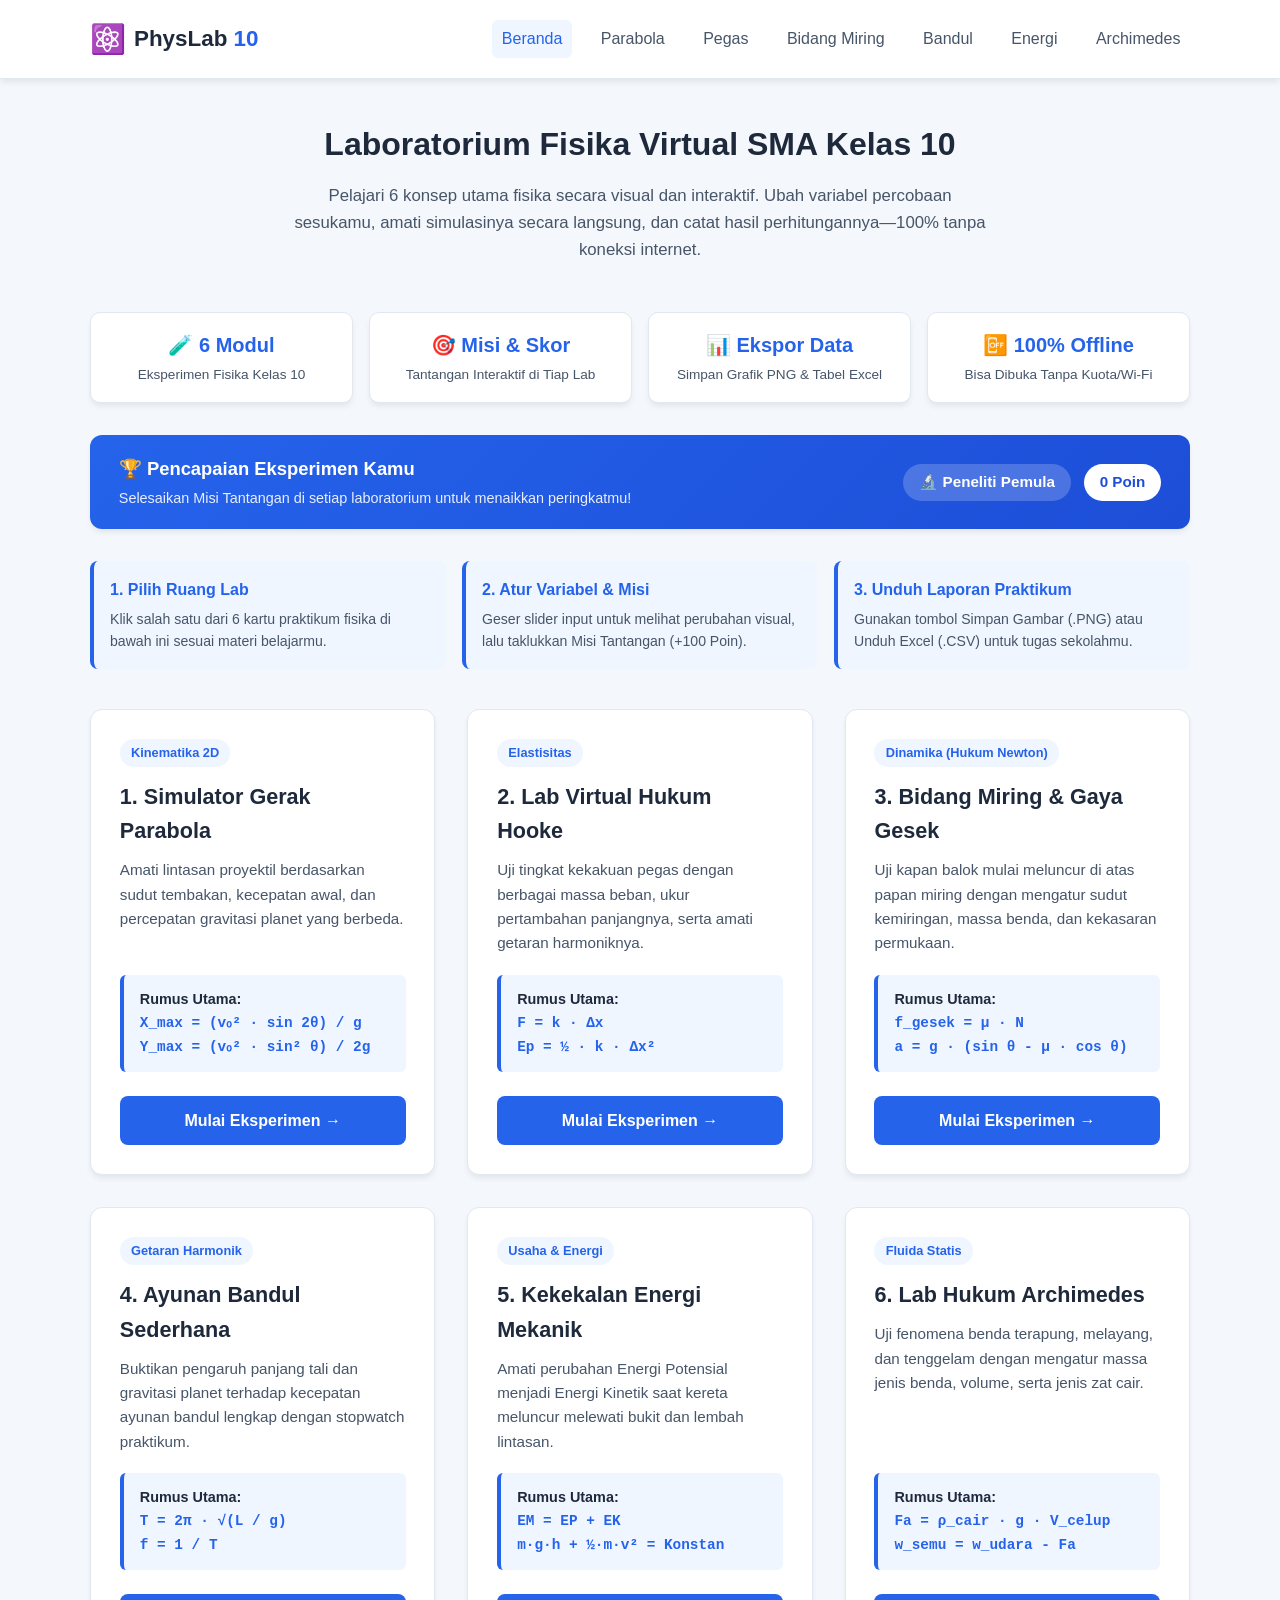
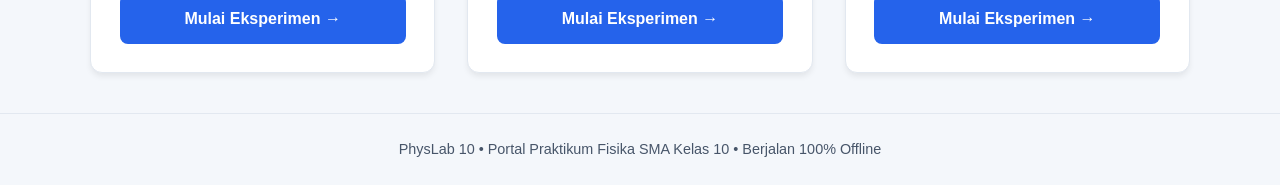
==== index.html @ 5b870d27 "Update index.html" ====
<!DOCTYPE html>
<html lang="id" data-theme="light">
<head>
    <meta charset="UTF-8">
    <meta name="viewport" content="width=device-width, initial-scale=1.0">
    <title>PhysLab 10 - Simulasi Laboratorium Fisika Virtual SMA Kelas 10</title>
    <meta name="description" content="Platform simulasi laboratorium fisika virtual interaktif untuk SMA kelas 10: Gerak Parabola, Hukum Hooke, Bidang Miring, Ayunan Bandul, Kekekalan Energi, dan Hukum Archimedes.">
    <meta name="keywords" content="physlab 10, simulasi fisika, laboratorium fisika virtual, praktikum fisika online, fisika sma kelas 10, gerak parabola, hukum hooke, bidang miring, ayunan bandul, kekekalan energi, hukum archimedes">
    <meta name="author" content="Siswa SMA Kelas 10 - PhysLab 10">

    <link rel="stylesheet" href="style.css">
    <link rel="manifest" href="manifest.json">
    <meta name="theme-color" content="#2563eb">
    <style>
        .stats-bar {
            display: grid;
            grid-template-columns: repeat(auto-fit, minmax(180px, 1fr));
            gap: 1rem;
            margin: 2rem 0;
        }
        .stat-box {
            background-color: var(--bg-card);
            border: 1px solid var(--border-color);
            border-radius: 10px;
            padding: 1rem;
            text-align: center;
            box-shadow: var(--shadow);
        }
        .stat-box strong {
            display: block;
            font-size: 1.25rem;
            color: var(--accent);
        }
        .stat-box span {
            font-size: 0.85rem;
            color: var(--text-secondary);
        }

        .rank-banner {
            background: linear-gradient(135deg, #2563eb, #1d4ed8);
            color: #ffffff;
            border-radius: 12px;
            padding: 1.2rem 1.8rem;
            margin-bottom: 2rem;
            display: flex;
            justify-content: space-between;
            align-items: center;
            flex-wrap: wrap;
            gap: 1rem;
            box-shadow: var(--shadow);
        }
        .rank-badge {
            background-color: rgba(255, 255, 255, 0.2);
            padding: 0.4rem 1rem;
            border-radius: 20px;
            font-weight: 700;
            font-size: 0.95rem;
        }

        .steps-grid {
            display: grid;
            grid-template-columns: repeat(auto-fit, minmax(220px, 1fr));
            gap: 1rem;
            margin-bottom: 2.5rem;
        }
        .step-item {
            background-color: var(--formula-bg);
            border-left: 4px solid var(--accent);
            padding: 1rem;
            border-radius: 8px;
        }
        .step-item strong {
            display: block;
            color: var(--accent);
            margin-bottom: 0.3rem;
        }
        .step-item p {
            font-size: 0.88rem;
            color: var(--text-secondary);
            margin: 0;
        }
    </style>
</head>
<body>

    <header class="navbar">
        <div class="container nav-content">
            <div class="logo">
                <span class="logo-icon">⚛️</span>
                <h1>PhysLab <span>10</span></h1>
            </div>
            <nav>
                <a href="index.html" class="active">Beranda</a>
                <a href="parabola.html">Parabola</a>
                <a href="pegas.html">Pegas</a>
                <a href="bidang-miring.html">Bidang Miring</a>
                <a href="bandul.html">Bandul</a>
                <a href="energi.html">Energi</a>
                <a href="archimedes.html">Archimedes</a>
            </nav>
        </div>
    </header>

    <main class="container">
        <section class="hero">
            <h2>Laboratorium Fisika Virtual SMA Kelas 10</h2>
            <p>Pelajari 6 konsep utama fisika secara visual dan interaktif. Ubah variabel percobaan sesukamu, amati simulasinya secara langsung, dan catat hasil perhitungannya—100% tanpa koneksi internet.</p>
        </section>

        <section class="stats-bar">
            <div class="stat-box">
                <strong>🧪 6 Modul</strong>
                <span>Eksperimen Fisika Kelas 10</span>
            </div>
            <div class="stat-box">
                <strong>🎯 Misi & Skor</strong>
                <span>Tantangan Interaktif di Tiap Lab</span>
            </div>
            <div class="stat-box">
                <strong>📊 Ekspor Data</strong>
                <span>Simpan Grafik PNG & Tabel Excel</span>
            </div>
            <div class="stat-box">
                <strong>📴 100% Offline</strong>
                <span>Bisa Dibuka Tanpa Kuota/Wi-Fi</span>
            </div>
        </section>

        <section class="rank-banner">
            <div>
                <h3 style="margin: 0; font-size: 1.15rem;">🏆 Pencapaian Eksperimen Kamu</h3>
                <p style="margin: 0.2rem 0 0 0; font-size: 0.9rem; opacity: 0.9;">Selesaikan Misi Tantangan di setiap laboratorium untuk menaikkan peringkatmu!</p>
            </div>
            <div style="display: flex; align-items: center; gap: 0.8rem; flex-wrap: wrap;">
                <span id="rank-title" class="rank-badge">🔬 Peneliti Pemula</span>
                <span id="home-score" class="rank-badge" style="background-color: #ffffff; color: #1d4ed8;">0 Poin</span>
            </div>
        </section>

        <section class="steps-grid">
            <div class="step-item">
                <strong>1. Pilih Ruang Lab</strong>
                <p>Klik salah satu dari 6 kartu praktikum fisika di bawah ini sesuai materi belajarmu.</p>
            </div>
            <div class="step-item">
                <strong>2. Atur Variabel & Misi</strong>
                <p>Geser slider input untuk melihat perubahan visual, lalu taklukkan Misi Tantangan (+100 Poin).</p>
            </div>
            <div class="step-item">
                <strong>3. Unduh Laporan Praktikum</strong>
                <p>Gunakan tombol Simpan Gambar (.PNG) atau Unduh Excel (.CSV) untuk tugas sekolahmu.</p>
            </div>
        </section>

        <section class="modules-grid">
            
            <!-- Kartu 1: Gerak Parabola -->
            <article class="card">
                <div>
                    <div class="card-badge">Kinematika 2D</div>
                    <h3>1. Simulator Gerak Parabola</h3>
                    <p>Amati lintasan proyektil berdasarkan sudut tembakan, kecepatan awal, dan percepatan gravitasi planet yang berbeda.</p>
                </div>
                <div>
                    <div class="formula-box">
                        <strong>Rumus Utama:</strong><br>
                        <code>X_max = (v₀² · sin 2θ) / g</code><br>
                        <code>Y_max = (v₀² · sin² θ) / 2g</code>
                    </div>
                    <a href="parabola.html" class="btn-primary">Mulai Eksperimen →</a>
                </div>
            </article>

            <!-- Kartu 2: Hukum Hooke -->
            <article class="card">
                <div>
                    <div class="card-badge">Elastisitas</div>
                    <h3>2. Lab Virtual Hukum Hooke</h3>
                    <p>Uji tingkat kekakuan pegas dengan berbagai massa beban, ukur pertambahan panjangnya, serta amati getaran harmoniknya.</p>
                </div>
                <div>
                    <div class="formula-box">
                        <strong>Rumus Utama:</strong><br>
                        <code>F = k · Δx</code><br>
                        <code>Ep = ½ · k · Δx²</code>
                    </div>
                    <a href="pegas.html" class="btn-primary">Mulai Eksperimen →</a>
                </div>
            </article>

            <!-- Kartu 3: Bidang Miring -->
            <article class="card">
                <div>
                    <div class="card-badge">Dinamika (Hukum Newton)</div>
                    <h3>3. Bidang Miring & Gaya Gesek</h3>
                    <p>Uji kapan balok mulai meluncur di atas papan miring dengan mengatur sudut kemiringan, massa benda, dan kekasaran permukaan.</p>
                </div>
                <div>
                    <div class="formula-box">
                        <strong>Rumus Utama:</strong><br>
                        <code>f_gesek = μ · N</code><br>
                        <code>a = g · (sin θ - μ · cos θ)</code>
                    </div>
                    <a href="bidang-miring.html" class="btn-primary">Mulai Eksperimen →</a>
                </div>
            </article>

            <!-- Kartu 4: Ayunan Bandul -->
            <article class="card">
                <div>
                    <div class="card-badge">Getaran Harmonik</div>
                    <h3>4. Ayunan Bandul Sederhana</h3>
                    <p>Buktikan pengaruh panjang tali dan gravitasi planet terhadap kecepatan ayunan bandul lengkap dengan stopwatch praktikum.</p>
                </div>
                <div>
                    <div class="formula-box">
                        <strong>Rumus Utama:</strong><br>
                        <code>T = 2π · √(L / g)</code><br>
                        <code>f = 1 / T</code>
                    </div>
                    <a href="bandul.html" class="btn-primary">Mulai Eksperimen →</a>
                </div>
            </article>

            <!-- Kartu 5: Kekekalan Energi -->
                        <!-- Kartu 5: Kekekalan Energi -->
            <article class="card">
                <div>
                    <div class="card-badge">Usaha & Energi</div>
                    <h3>5. Kekekalan Energi Mekanik</h3>
                    <p>Amati perubahan Energi Potensial menjadi Energi Kinetik saat kereta meluncur melewati bukit dan lembah lintasan.</p>
                </div>
                <div>
                    <div class="formula-box">
                        <strong>Rumus Utama:</strong><br>
                        <code>EM = EP + EK</code><br>
                        <code>m·g·h + ½·m·v² = Konstan</code>
                    </div>
                    <a href="energi.html" class="btn-primary">Mulai Eksperimen →</a>
                </div>
            </article>

            <!-- Kartu 6: Hukum Archimedes -->
            <article class="card">
                <div>
                    <div class="card-badge">Fluida Statis</div>
                    <h3>6. Lab Hukum Archimedes</h3>
                    <p>Uji fenomena benda terapung, melayang, dan tenggelam dengan mengatur massa jenis benda, volume, serta jenis zat cair.</p>
                </div>
                <div>
                    <div class="formula-box">
                        <strong>Rumus Utama:</strong><br>
                        <code>Fa = ρ_cair · g · V_celup</code><br>
                        <code>w_semu = w_udara - Fa</code>
                    </div>
                    <a href="archimedes.html" class="btn-primary">Mulai Eksperimen →</a>
                </div>
            </article>

        </section>
    </main>

    <footer>
        <div class="container">
            <p>PhysLab 10 • Portal Praktikum Fisika SMA Kelas 10 • Berjalan 100% Offline</p>
        </div>
    </footer>

    <script src="lab-tools.js"></script>
    <script>
        document.addEventListener('DOMContentLoaded', function() {
            const score = parseInt(localStorage.getItem('physlab-score') || '0');
            const homeScore = document.getElementById('home-score');
            const rankTitle = document.getElementById('rank-title');
            if (homeScore) homeScore.textContent = score + ' Poin';
            if (rankTitle) {
                if (score >= 500) rankTitle.textContent = '👑 Master Fisika';
                else if (score >= 200) rankTitle.textContent = '🎓 Asisten Laboratorium';
                else rankTitle.textContent = '🔬 Peneliti Pemula';
            }
        });

        if ('serviceWorker' in navigator) {
            navigator.serviceWorker.register('./sw.js')
                .catch(function(err) { console.log(err); });
        }
    </script>

</body>
</html>
---- style.css ----
/* =========================================
   1. VARIABEL WARNA (TEMA TERANG & GELAP)
   ========================================= */
:root {
    --bg-main: #f4f7fb;
    --bg-card: #ffffff;
    --bg-nav: #ffffff;
    --text-primary: #1e293b;
    --text-secondary: #475569;
    --accent: #2563eb;
    --accent-hover: #1d4ed8;
    --border-color: #e2e8f0;
    --formula-bg: #eff6ff;
    --shadow: 0 4px 6px -1px rgba(0, 0, 0, 0.08);
}

/* Otomatis aktif saat tombol Mode Gelap diklik */
[data-theme="dark"] {
    --bg-main: #0f172a;
    --bg-card: #1e293b;
    --bg-nav: #1e293b;
    --text-primary: #f8fafc;
    --text-secondary: #cbd5e1;
    --accent: #3b82f6;
    --accent-hover: #60a5fa;
    --border-color: #334155;
    --formula-bg: #172554;
    --shadow: 0 4px 6px -1px rgba(0, 0, 0, 0.4);
}

/* =========================================
   2. RESET & PENGATURAN DASAR
   ========================================= */
* {
    margin: 0;
    padding: 0;
    box-sizing: border-box;
    font-family: 'Segoe UI', Tahoma, Geneva, Verdana, sans-serif;
}

body {
    background-color: var(--bg-main);
    color: var(--text-primary);
    line-height: 1.6;
    transition: background-color 0.3s, color 0.3s;
    display: flex;
    flex-direction: column;
    min-height: 100vh;
}

.container {
    width: 90%;
    max-width: 1100px;
    margin: 0 auto;
}

/* =========================================
   3. NAVBAR (MENU ATAS)
   ========================================= */
.navbar {
    background-color: var(--bg-nav);
    border-bottom: 1px solid var(--border-color);
    padding: 1rem 0;
    position: sticky;
    top: 0;
    z-index: 100;
    box-shadow: var(--shadow);
}

.nav-content {
    display: flex;
    justify-content: space-between;
    align-items: center;
    flex-wrap: wrap;
    gap: 1rem;
}

.logo {
    display: flex;
    align-items: center;
    gap: 0.5rem;
}

.logo-icon {
    font-size: 1.8rem;
}

.logo h1 {
    font-size: 1.4rem;
    font-weight: 700;
}

.logo span {
    color: var(--accent);
}

nav {
    display: flex;
    align-items: center;
    gap: 1.2rem;
    flex-wrap: wrap;
}

nav a {
    text-decoration: none;
    color: var(--text-secondary);
    font-weight: 500;
    padding: 0.4rem 0.6rem;
    border-radius: 6px;
    transition: 0.2s;
}

nav a:hover, nav a.active {
    color: var(--accent);
    background-color: var(--formula-bg);
}

.btn-theme {
    background-color: var(--bg-main);
    color: var(--text-primary);
    border: 1px solid var(--border-color);
    padding: 0.4rem 0.8rem;
    border-radius: 6px;
    cursor: pointer;
    font-weight: 600;
    transition: 0.2s;
}

.btn-theme:hover {
    border-color: var(--accent);
}

/* =========================================
   4. HALAMAN UTAMA (HERO & KARTU MODUL)
   ========================================= */
main {
    flex: 1;
    padding: 2.5rem 0;
}

.hero {
    text-align: center;
    max-width: 700px;
    margin: 0 auto 3rem auto;
}

.hero h2 {
    font-size: 2rem;
    margin-bottom: 0.8rem;
}

.hero p {
    color: var(--text-secondary);
    font-size: 1.05rem;
}

.modules-grid {
    display: grid;
    grid-template-columns: repeat(auto-fit, minmax(300px, 1fr));
    gap: 2rem;
}

.card {
    background-color: var(--bg-card);
    border: 1px solid var(--border-color);
    border-radius: 12px;
    padding: 1.8rem;
    box-shadow: var(--shadow);
    display: flex;
    flex-direction: column;
    justify-content: space-between;
    transition: transform 0.2s;
}

.card:hover {
    transform: translateY(-4px);
}

.card-badge {
    display: inline-block;
    background-color: var(--formula-bg);
    color: var(--accent);
    font-size: 0.8rem;
    font-weight: 700;
    padding: 0.25rem 0.7rem;
    border-radius: 20px;
    margin-bottom: 0.8rem;
    width: fit-content;
}

.card h3 {
    font-size: 1.35rem;
    margin-bottom: 0.6rem;
}

.card p {
    color: var(--text-secondary);
    font-size: 0.95rem;
    margin-bottom: 1.2rem;
}

.formula-box {
    background-color: var(--formula-bg);
    border-left: 4px solid var(--accent);
    padding: 0.8rem 1rem;
    border-radius: 6px;
    font-size: 0.9rem;
    margin-bottom: 1.5rem;
}

.formula-box code {
    font-family: 'Courier New', Courier, monospace;
    font-weight: bold;
    color: var(--accent);
}

.btn-primary {
    display: block;
    text-align: center;
    background-color: var(--accent);
    color: #ffffff;
    text-decoration: none;
    padding: 0.75rem 1.2rem;
    border-radius: 8px;
    font-weight: 600;
    border: none;
    cursor: pointer;
    transition: background-color 0.2s;
}

.btn-primary:hover {
    background-color: var(--accent-hover);
}

/* =========================================
   5. TAMPILAN RUANG SIMULASI (UNTUK FASE 2 & 3)
   ========================================= */
.sim-layout {
    display: grid;
    grid-template-columns: 320px 1fr;
    gap: 1.5rem;
    align-items: start;
}

@media (max-width: 820px) {
    .sim-layout {
        grid-template-columns: 1fr;
    }
}

.control-panel, .visual-panel {
    background-color: var(--bg-card);
    border: 1px solid var(--border-color);
    border-radius: 12px;
    padding: 1.5rem;
    box-shadow: var(--shadow);
}

.control-group {
    margin-bottom: 1.2rem;
}

.control-group label {
    display: flex;
    justify-content: space-between;
    font-weight: 600;
    font-size: 0.9rem;
    margin-bottom: 0.4rem;
}

.control-group input[type="range"] {
    width: 100%;
    cursor: pointer;
}

.control-group select {
    width: 100%;
    padding: 0.5rem;
    border-radius: 6px;
    border: 1px solid var(--border-color);
    background-color: var(--bg-main);
    color: var(--text-primary);
}

.btn-group {
    display: flex;
    gap: 0.6rem;
    margin-top: 1rem;
}

.btn-secondary {
    background-color: var(--bg-main);
    color: var(--text-primary);
    border: 1px solid var(--border-color);
    padding: 0.75rem 1rem;
    border-radius: 8px;
    font-weight: 600;
    cursor: pointer;
    flex: 1;
}

.btn-secondary:hover {
    border-color: var(--accent);
}

canvas {
    width: 100%;
    background-color: #ffffff;
    border: 1px solid var(--border-color);
    border-radius: 8px;
    display: block;
}

.output-grid {
    display: grid;
    grid-template-columns: repeat(auto-fit, minmax(130px, 1fr));
    gap: 0.8rem;
    margin-top: 1rem;
}

.output-item {
    background-color: var(--bg-main);
    padding: 0.8rem;
    border-radius: 8px;
    border: 1px solid var(--border-color);
    text-align: center;
}

.output-item span {
    display: block;
    font-size: 0.8rem;
    color: var(--text-secondary);
}

.output-item strong {
    font-size: 1.15rem;
    color: var(--accent);
}

/* =========================================
   6. FOOTER
   ========================================= */

footer {
    text-align: center;
    padding: 1.5rem 0;
    border-top: 1px solid var(--border-color);
    color: var(--text-secondary);
    font-size: 0.9rem;
    margin-top: auto;
} 
/* =========================================
   7. FITUR BARU: MISI TANTANGAN, LKS & EKSPOR
   ========================================= */

/* Kotak Mode Tantangan (Gamifikasi) */
.challenge-box {
    background-color: var(--formula-bg);
    border: 2px dashed var(--accent);
    border-radius: 10px;
    padding: 1rem 1.2rem;
    margin-bottom: 1.2rem;
}

.challenge-header {
    display: flex;
    justify-content: space-between;
    align-items: center;
    margin-bottom: 0.5rem;
    flex-wrap: wrap;
    gap: 0.5rem;
}

.challenge-header h4 {
    color: var(--accent);
    font-size: 1rem;
    margin: 0;
}

.score-badge {
    background-color: var(--accent);
    color: #ffffff;
    font-size: 0.8rem;
    font-weight: 700;
    padding: 0.25rem 0.7rem;
    border-radius: 20px;
}

.challenge-text {
    font-size: 0.92rem;
    color: var(--text-primary);
    margin-bottom: 0.7rem;
}

.challenge-feedback {
    font-size: 0.88rem;
    font-weight: 700;
    padding: 0.45rem 0.7rem;
    border-radius: 6px;
    margin-top: 0.5rem;
    display: none;
}

.feedback-success {
    display: block;
    background-color: #dcfce7;
    color: #15803d;
    border: 1px solid #86efac;
}

.feedback-fail {
    display: block;
    background-color: #fee2e2;
    color: #b91c1c;
    border: 1px solid #fca5a5;
}

/* Tombol Ekspor Gambar (.PNG) & Tabel (.CSV) */
.export-bar {
    display: flex;
    justify-content: flex-end;
    gap: 0.6rem;
    margin-top: 0.8rem;
    flex-wrap: wrap;
}

.btn-export {
    background-color: var(--bg-main);
    color: var(--text-primary);
    border: 1px solid var(--border-color);
    padding: 0.45rem 0.85rem;
    border-radius: 6px;
    font-size: 0.85rem;
    font-weight: 600;
    cursor: pointer;
    display: inline-flex;
    align-items: center;
    gap: 0.4rem;
    transition: 0.2s;
}

.btn-export:hover {
    border-color: var(--accent);
    color: var(--accent);
}

/* Panel Panduan Praktikum (Lembar Kerja Siswa / LKS) */
.lks-panel {
    background-color: var(--bg-card);
    border: 1px solid var(--border-color);
    border-radius: 12px;
    padding: 1.5rem;
    margin-top: 1.5rem;
    box-shadow: var(--shadow);
}

.lks-panel h3 {
    font-size: 1.15rem;
    margin-bottom: 0.4rem;
    color: var(--accent);
}

.lks-panel p {
    font-size: 0.9rem;
    color: var(--text-secondary);
    margin-bottom: 1rem;
}

.lks-list {
    list-style: none;
    display: flex;
    flex-direction: column;
    gap: 0.65rem;
}

.lks-list li {
    display: flex;
    align-items: flex-start;
    gap: 0.65rem;
    font-size: 0.92rem;
    background-color: var(--bg-main);
    padding: 0.65rem 0.85rem;
    border-radius: 8px;
    border: 1px solid var(--border-color);
}

.lks-list input[type="checkbox"] {
    width: 18px;
    height: 18px;
    margin-top: 2px;
    cursor: pointer;
    accent-color: var(--accent);
}

.lks-list input[type="checkbox"]:checked + span {
    text-decoration: line-through;
    color: var(--text-secondary);
}
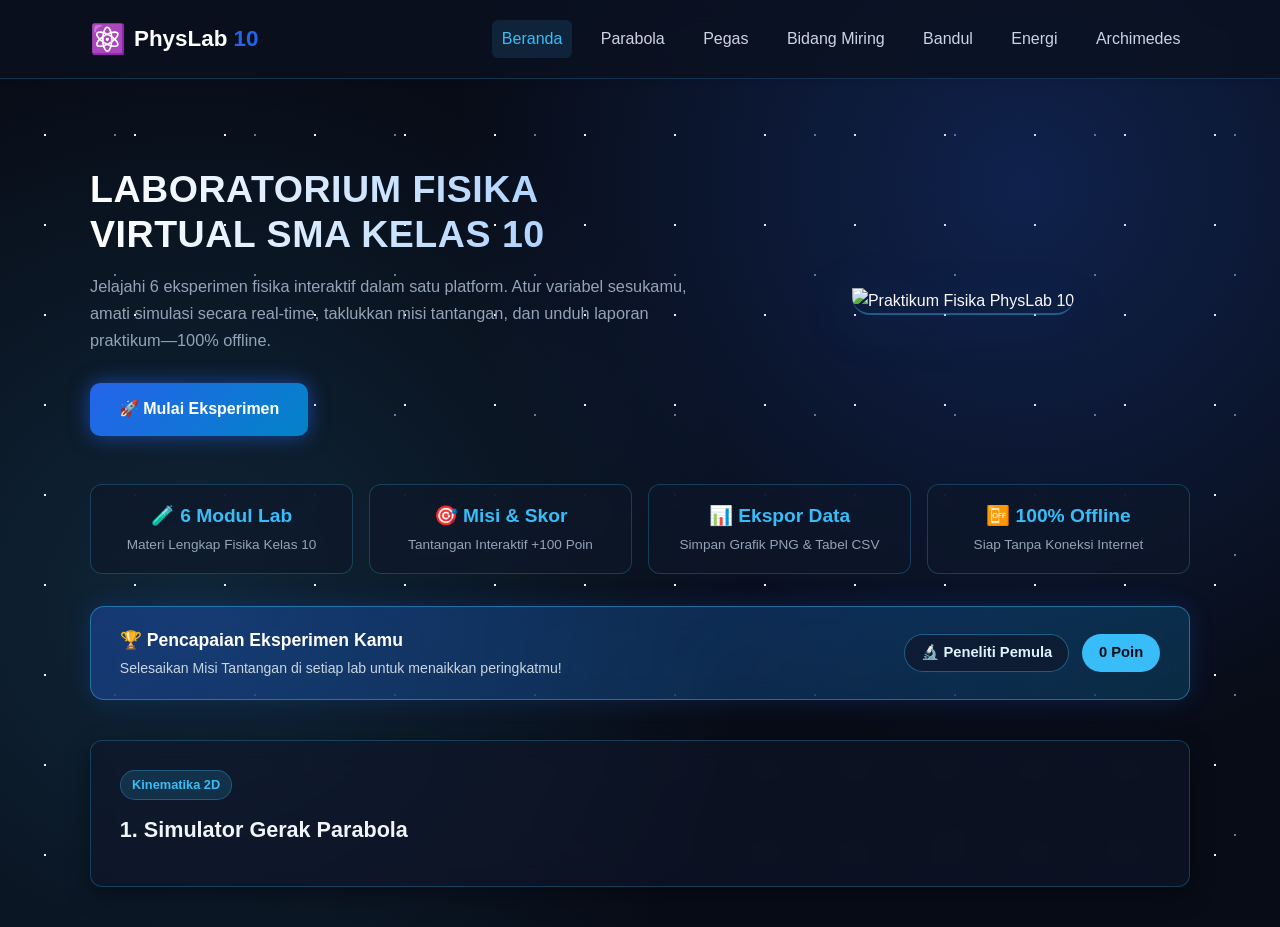
==== commit 79022f06: "Update index.html" ====
--- a/index.html
+++ b/index.html
@@ -1,87 +1,186 @@
 <!DOCTYPE html>
-<html lang="id" data-theme="light">
+<html lang="id">
 <head>
     <meta charset="UTF-8">
     <meta name="viewport" content="width=device-width, initial-scale=1.0">
-    <title>PhysLab 10 - Simulasi Laboratorium Fisika Virtual SMA Kelas 10</title>
+    <title>PhysLab 10 - Laboratorium Fisika Virtual SMA Kelas 10</title>
     <meta name="description" content="Platform simulasi laboratorium fisika virtual interaktif untuk SMA kelas 10: Gerak Parabola, Hukum Hooke, Bidang Miring, Ayunan Bandul, Kekekalan Energi, dan Hukum Archimedes.">
-    <meta name="keywords" content="physlab 10, simulasi fisika, laboratorium fisika virtual, praktikum fisika online, fisika sma kelas 10, gerak parabola, hukum hooke, bidang miring, ayunan bandul, kekekalan energi, hukum archimedes">
-    <meta name="author" content="Siswa SMA Kelas 10 - PhysLab 10">
-
     <link rel="stylesheet" href="style.css">
     <link rel="manifest" href="manifest.json">
-    <meta name="theme-color" content="#2563eb">
+    <meta name="theme-color" content="#0b0f19">
     <style>
+        /* TEMA KHUSUS BERANDA: DARK GLASSMORPHISM & STARFIELD */
+        body.futuristic-home {
+            background-color: #080c17;
+            background-image: 
+                radial-gradient(circle at 80% 20%, rgba(37, 99, 235, 0.25) 0%, transparent 45%),
+                radial-gradient(circle at 15% 65%, rgba(56, 189, 248, 0.15) 0%, transparent 45%),
+                radial-gradient(#ffffff 1px, transparent 1px),
+                radial-gradient(rgba(147, 197, 253, 0.6) 1px, transparent 1px);
+            background-size: 100% 100%, 100% 100%, 90px 90px, 140px 140px;
+            background-position: 0 0, 0 0, 0 0, 45px 65px;
+            color: #f8fafc;
+        }
+
+        /* Navbar Kaca Gelap */
+        .futuristic-home .navbar {
+            background-color: rgba(11, 17, 32, 0.8);
+            backdrop-filter: blur(12px);
+            border-bottom: 1px solid rgba(56, 189, 248, 0.2);
+        }
+        .futuristic-home .logo h1 { color: #ffffff; }
+        .futuristic-home nav a { color: #cbd5e1; }
+        .futuristic-home nav a:hover,
+        .futuristic-home nav a.active {
+            color: #38bdf8;
+            background-color: rgba(56, 189, 248, 0.12);
+        }
+
+        /* Hero Split 2 Kolom (Teks Kiri, Gambar Kanan) */
+        .hero-split {
+            display: grid;
+            grid-template-columns: 1.15fr 0.85fr;
+            align-items: center;
+            gap: 2rem;
+            padding: 3rem 0 1.5rem 0;
+        }
+        .hero-text h2 {
+            font-size: 2.35rem;
+            line-height: 1.2;
+            font-weight: 800;
+            text-transform: uppercase;
+            letter-spacing: 0.5px;
+            background: linear-gradient(to right, #ffffff, #93c5fd);
+            -webkit-background-clip: text;
+            -webkit-text-fill-color: transparent;
+            margin-bottom: 1rem;
+        }
+        .hero-text p {
+            color: #94a3b8;
+            font-size: 1.02rem;
+            line-height: 1.65;
+            margin-bottom: 1.8rem;
+        }
+        .btn-glow {
+            display: inline-block;
+            background: linear-gradient(135deg, #2563eb, #0284c7);
+            color: #ffffff;
+            padding: 0.85rem 1.8rem;
+            border-radius: 10px;
+            font-weight: 700;
+            text-decoration: none;
+            box-shadow: 0 0 20px rgba(37, 99, 235, 0.6);
+            transition: transform 0.2s, box-shadow 0.2s;
+        }
+        .btn-glow:hover {
+            transform: translateY(-2px);
+            box-shadow: 0 0 28px rgba(56, 189, 248, 0.85);
+        }
+        .hero-image-box {
+            text-align: center;
+            position: relative;
+        }
+        .hero-image-box img {
+            width: 100%;
+            max-width: 440px;
+            border-radius: 0 0 18px 18px;
+            filter: drop-shadow(0 12px 25px rgba(37, 99, 235, 0.35));
+            border-bottom: 2px solid rgba(56, 189, 248, 0.4);
+        }
+
+        /* Stats Bar Kaca Transparan */
         .stats-bar {
             display: grid;
             grid-template-columns: repeat(auto-fit, minmax(180px, 1fr));
             gap: 1rem;
-            margin: 2rem 0;
-        }
-        .stat-box {
-            background-color: var(--bg-card);
-            border: 1px solid var(--border-color);
-            border-radius: 10px;
+            margin: 1.5rem 0 2rem 0;
+        }
+        .futuristic-home .stat-box {
+            background: rgba(15, 23, 42, 0.65);
+            backdrop-filter: blur(10px);
+            border: 1px solid rgba(56, 189, 248, 0.25);
+            border-radius: 12px;
             padding: 1rem;
             text-align: center;
-            box-shadow: var(--shadow);
-        }
-        .stat-box strong {
+        }
+        .futuristic-home .stat-box strong {
             display: block;
-            font-size: 1.25rem;
-            color: var(--accent);
-        }
-        .stat-box span {
+            font-size: 1.2rem;
+            color: #38bdf8;
+        }
+        .futuristic-home .stat-box span {
             font-size: 0.85rem;
-            color: var(--text-secondary);
-        }
-
+            color: #94a3b8;
+        }
+
+        /* Banner Peringkat Skor */
         .rank-banner {
-            background: linear-gradient(135deg, #2563eb, #1d4ed8);
+            background: linear-gradient(135deg, rgba(37, 99, 235, 0.35), rgba(14, 165, 233, 0.2));
+            backdrop-filter: blur(12px);
+            border: 1px solid rgba(56, 189, 248, 0.45);
             color: #ffffff;
-            border-radius: 12px;
+            border-radius: 14px;
             padding: 1.2rem 1.8rem;
-            margin-bottom: 2rem;
+            margin-bottom: 2.5rem;
             display: flex;
             justify-content: space-between;
             align-items: center;
             flex-wrap: wrap;
             gap: 1rem;
-            box-shadow: var(--shadow);
+            box-shadow: 0 0 25px rgba(37, 99, 235, 0.2);
         }
         .rank-badge {
-            background-color: rgba(255, 255, 255, 0.2);
+            background-color: rgba(15, 23, 42, 0.7);
+            border: 1px solid rgba(56, 189, 248, 0.4);
             padding: 0.4rem 1rem;
             border-radius: 20px;
             font-weight: 700;
-            font-size: 0.95rem;
-        }
-
-        .steps-grid {
-            display: grid;
-            grid-template-columns: repeat(auto-fit, minmax(220px, 1fr));
-            gap: 1rem;
-            margin-bottom: 2.5rem;
-        }
-        .step-item {
-            background-color: var(--formula-bg);
-            border-left: 4px solid var(--accent);
-            padding: 1rem;
-            border-radius: 8px;
-        }
-        .step-item strong {
-            display: block;
-            color: var(--accent);
-            margin-bottom: 0.3rem;
-        }
-        .step-item p {
-            font-size: 0.88rem;
-            color: var(--text-secondary);
-            margin: 0;
+            font-size: 0.92rem;
+            color: #e0f2fe;
+        }
+
+        /* Kartu Modul Glassmorphism Neon */
+        .futuristic-home .card {
+            background: rgba(15, 23, 42, 0.6);
+            backdrop-filter: blur(12px);
+            border: 1px solid rgba(56, 189, 248, 0.25);
+            box-shadow: 0 8px 24px rgba(0, 0, 0, 0.4);
+            transition: transform 0.25s, border-color 0.25s, box-shadow 0.25s;
+        }
+        .futuristic-home .card:hover {
+            transform: translateY(-5px);
+            border-color: #38bdf8;
+            box-shadow: 0 0 24px rgba(56, 189, 248, 0.35);
+        }
+        .futuristic-home .card h3 { color: #f1f5f9; }
+        .futuristic-home .card p { color: #94a3b8; }
+        .futuristic-home .card-badge {
+            background-color: rgba(56, 189, 248, 0.15);
+            color: #38bdf8;
+            border: 1px solid rgba(56, 189, 248, 0.3);
+        }
+        .futuristic-home .formula-box {
+            background-color: rgba(8, 12, 23, 0.75);
+            border-left: 3px solid #38bdf8;
+            color: #cbd5e1;
+        }
+        .futuristic-home .formula-box code { color: #7dd3fc; }
+        .futuristic-home .btn-primary {
+            background: linear-gradient(135deg, #2563eb, #0284c7);
+            box-shadow: 0 4px 12px rgba(37, 99, 235, 0.4);
+        }
+        .futuristic-home footer {
+            border-top: 1px solid rgba(56, 189, 248, 0.2);
+            color: #64748b;
+        }
+
+        @media (max-width: 768px) {
+            .hero-split { grid-template-columns: 1fr; text-align: center; }
+            .hero-text h2 { font-size: 1.85rem; }
         }
     </style>
 </head>
-<body>
+<body class="futuristic-home">
 
     <header class="navbar">
         <div class="container nav-content">
@@ -102,189 +201,54 @@
     </header>
 
     <main class="container">
-        <section class="hero">
-            <h2>Laboratorium Fisika Virtual SMA Kelas 10</h2>
-            <p>Pelajari 6 konsep utama fisika secara visual dan interaktif. Ubah variabel percobaan sesukamu, amati simulasinya secara langsung, dan catat hasil perhitungannya—100% tanpa koneksi internet.</p>
+        <!-- Hero Split 2 Kolom -->
+        <section class="hero-split">
+            <div class="hero-text">
+                <h2>Laboratorium Fisika Virtual SMA Kelas 10</h2>
+                <p>Jelajahi 6 eksperimen fisika interaktif dalam satu platform. Atur variabel sesukamu, amati simulasi secara real-time, taklukkan misi tantangan, dan unduh laporan praktikum—100% offline.</p>
+                <a href="#daftar-modul" class="btn-glow">🚀 Mulai Eksperimen</a>
+            </div>
+            <div class="hero-image-box">
+                <img src="hero-lab.png" alt="Praktikum Fisika PhysLab 10">
+            </div>
         </section>
 
+        <!-- Baris Statistik Fitur -->
         <section class="stats-bar">
             <div class="stat-box">
-                <strong>🧪 6 Modul</strong>
-                <span>Eksperimen Fisika Kelas 10</span>
+                <strong>🧪 6 Modul Lab</strong>
+                <span>Materi Lengkap Fisika Kelas 10</span>
             </div>
             <div class="stat-box">
                 <strong>🎯 Misi & Skor</strong>
-                <span>Tantangan Interaktif di Tiap Lab</span>
+                <span>Tantangan Interaktif +100 Poin</span>
             </div>
             <div class="stat-box">
                 <strong>📊 Ekspor Data</strong>
-                <span>Simpan Grafik PNG & Tabel Excel</span>
+                <span>Simpan Grafik PNG & Tabel CSV</span>
             </div>
             <div class="stat-box">
                 <strong>📴 100% Offline</strong>
-                <span>Bisa Dibuka Tanpa Kuota/Wi-Fi</span>
+                <span>Siap Tanpa Koneksi Internet</span>
             </div>
         </section>
 
+        <!-- Banner Peringkat Skor Peneliti -->
         <section class="rank-banner">
             <div>
-                <h3 style="margin: 0; font-size: 1.15rem;">🏆 Pencapaian Eksperimen Kamu</h3>
-                <p style="margin: 0.2rem 0 0 0; font-size: 0.9rem; opacity: 0.9;">Selesaikan Misi Tantangan di setiap laboratorium untuk menaikkan peringkatmu!</p>
+                <h3 style="margin: 0; font-size: 1.1rem;">🏆 Pencapaian Eksperimen Kamu</h3>
+                <p style="margin: 0.2rem 0 0 0; font-size: 0.88rem; color: #cbd5e1;">Selesaikan Misi Tantangan di setiap lab untuk menaikkan peringkatmu!</p>
             </div>
             <div style="display: flex; align-items: center; gap: 0.8rem; flex-wrap: wrap;">
                 <span id="rank-title" class="rank-badge">🔬 Peneliti Pemula</span>
-                <span id="home-score" class="rank-badge" style="background-color: #ffffff; color: #1d4ed8;">0 Poin</span>
+                <span id="home-score" class="rank-badge" style="background-color: #38bdf8; color: #080c17;">0 Poin</span>
             </div>
         </section>
 
-        <section class="steps-grid">
-            <div class="step-item">
-                <strong>1. Pilih Ruang Lab</strong>
-                <p>Klik salah satu dari 6 kartu praktikum fisika di bawah ini sesuai materi belajarmu.</p>
-            </div>
-            <div class="step-item">
-                <strong>2. Atur Variabel & Misi</strong>
-                <p>Geser slider input untuk melihat perubahan visual, lalu taklukkan Misi Tantangan (+100 Poin).</p>
-            </div>
-            <div class="step-item">
-                <strong>3. Unduh Laporan Praktikum</strong>
-                <p>Gunakan tombol Simpan Gambar (.PNG) atau Unduh Excel (.CSV) untuk tugas sekolahmu.</p>
-            </div>
-        </section>
-
-        <section class="modules-grid">
+        <!-- Grid 6 Kartu Modul -->
+        <section id="daftar-modul" class="modules-grid">
             
-            <!-- Kartu 1: Gerak Parabola -->
             <article class="card">
                 <div>
                     <div class="card-badge">Kinematika 2D</div>
                     <h3>1. Simulator Gerak Parabola</h3>
-                    <p>Amati lintasan proyektil berdasarkan sudut tembakan, kecepatan awal, dan percepatan gravitasi planet yang berbeda.</p>
-                </div>
-                <div>
-                    <div class="formula-box">
-                        <strong>Rumus Utama:</strong><br>
-                        <code>X_max = (v₀² · sin 2θ) / g</code><br>
-                        <code>Y_max = (v₀² · sin² θ) / 2g</code>
-                    </div>
-                    <a href="parabola.html" class="btn-primary">Mulai Eksperimen →</a>
-                </div>
-            </article>
-
-            <!-- Kartu 2: Hukum Hooke -->
-            <article class="card">
-                <div>
-                    <div class="card-badge">Elastisitas</div>
-                    <h3>2. Lab Virtual Hukum Hooke</h3>
-                    <p>Uji tingkat kekakuan pegas dengan berbagai massa beban, ukur pertambahan panjangnya, serta amati getaran harmoniknya.</p>
-                </div>
-                <div>
-                    <div class="formula-box">
-                        <strong>Rumus Utama:</strong><br>
-                        <code>F = k · Δx</code><br>
-                        <code>Ep = ½ · k · Δx²</code>
-                    </div>
-                    <a href="pegas.html" class="btn-primary">Mulai Eksperimen →</a>
-                </div>
-            </article>
-
-            <!-- Kartu 3: Bidang Miring -->
-            <article class="card">
-                <div>
-                    <div class="card-badge">Dinamika (Hukum Newton)</div>
-                    <h3>3. Bidang Miring & Gaya Gesek</h3>
-                    <p>Uji kapan balok mulai meluncur di atas papan miring dengan mengatur sudut kemiringan, massa benda, dan kekasaran permukaan.</p>
-                </div>
-                <div>
-                    <div class="formula-box">
-                        <strong>Rumus Utama:</strong><br>
-                        <code>f_gesek = μ · N</code><br>
-                        <code>a = g · (sin θ - μ · cos θ)</code>
-                    </div>
-                    <a href="bidang-miring.html" class="btn-primary">Mulai Eksperimen →</a>
-                </div>
-            </article>
-
-            <!-- Kartu 4: Ayunan Bandul -->
-            <article class="card">
-                <div>
-                    <div class="card-badge">Getaran Harmonik</div>
-                    <h3>4. Ayunan Bandul Sederhana</h3>
-                    <p>Buktikan pengaruh panjang tali dan gravitasi planet terhadap kecepatan ayunan bandul lengkap dengan stopwatch praktikum.</p>
-                </div>
-                <div>
-                    <div class="formula-box">
-                        <strong>Rumus Utama:</strong><br>
-                        <code>T = 2π · √(L / g)</code><br>
-                        <code>f = 1 / T</code>
-                    </div>
-                    <a href="bandul.html" class="btn-primary">Mulai Eksperimen →</a>
-                </div>
-            </article>
-
-            <!-- Kartu 5: Kekekalan Energi -->
-                        <!-- Kartu 5: Kekekalan Energi -->
-            <article class="card">
-                <div>
-                    <div class="card-badge">Usaha & Energi</div>
-                    <h3>5. Kekekalan Energi Mekanik</h3>
-                    <p>Amati perubahan Energi Potensial menjadi Energi Kinetik saat kereta meluncur melewati bukit dan lembah lintasan.</p>
-                </div>
-                <div>
-                    <div class="formula-box">
-                        <strong>Rumus Utama:</strong><br>
-                        <code>EM = EP + EK</code><br>
-                        <code>m·g·h + ½·m·v² = Konstan</code>
-                    </div>
-                    <a href="energi.html" class="btn-primary">Mulai Eksperimen →</a>
-                </div>
-            </article>
-
-            <!-- Kartu 6: Hukum Archimedes -->
-            <article class="card">
-                <div>
-                    <div class="card-badge">Fluida Statis</div>
-                    <h3>6. Lab Hukum Archimedes</h3>
-                    <p>Uji fenomena benda terapung, melayang, dan tenggelam dengan mengatur massa jenis benda, volume, serta jenis zat cair.</p>
-                </div>
-                <div>
-                    <div class="formula-box">
-                        <strong>Rumus Utama:</strong><br>
-                        <code>Fa = ρ_cair · g · V_celup</code><br>
-                        <code>w_semu = w_udara - Fa</code>
-                    </div>
-                    <a href="archimedes.html" class="btn-primary">Mulai Eksperimen →</a>
-                </div>
-            </article>
-
-        </section>
-    </main>
-
-    <footer>
-        <div class="container">
-            <p>PhysLab 10 • Portal Praktikum Fisika SMA Kelas 10 • Berjalan 100% Offline</p>
-        </div>
-    </footer>
-
-    <script src="lab-tools.js"></script>
-    <script>
-        document.addEventListener('DOMContentLoaded', function() {
-            const score = parseInt(localStorage.getItem('physlab-score') || '0');
-            const homeScore = document.getElementById('home-score');
-            const rankTitle = document.getElementById('rank-title');
-            if (homeScore) homeScore.textContent = score + ' Poin';
-            if (rankTitle) {
-                if (score >= 500) rankTitle.textContent = '👑 Master Fisika';
-                else if (score >= 200) rankTitle.textContent = '🎓 Asisten Laboratorium';
-                else rankTitle.textContent = '🔬 Peneliti Pemula';
-            }
-        });
-
-        if ('serviceWorker' in navigator) {
-            navigator.serviceWorker.register('./sw.js')
-                .catch(function(err) { console.log(err); });
-        }
-    </script>
-
-</body>
-</html>
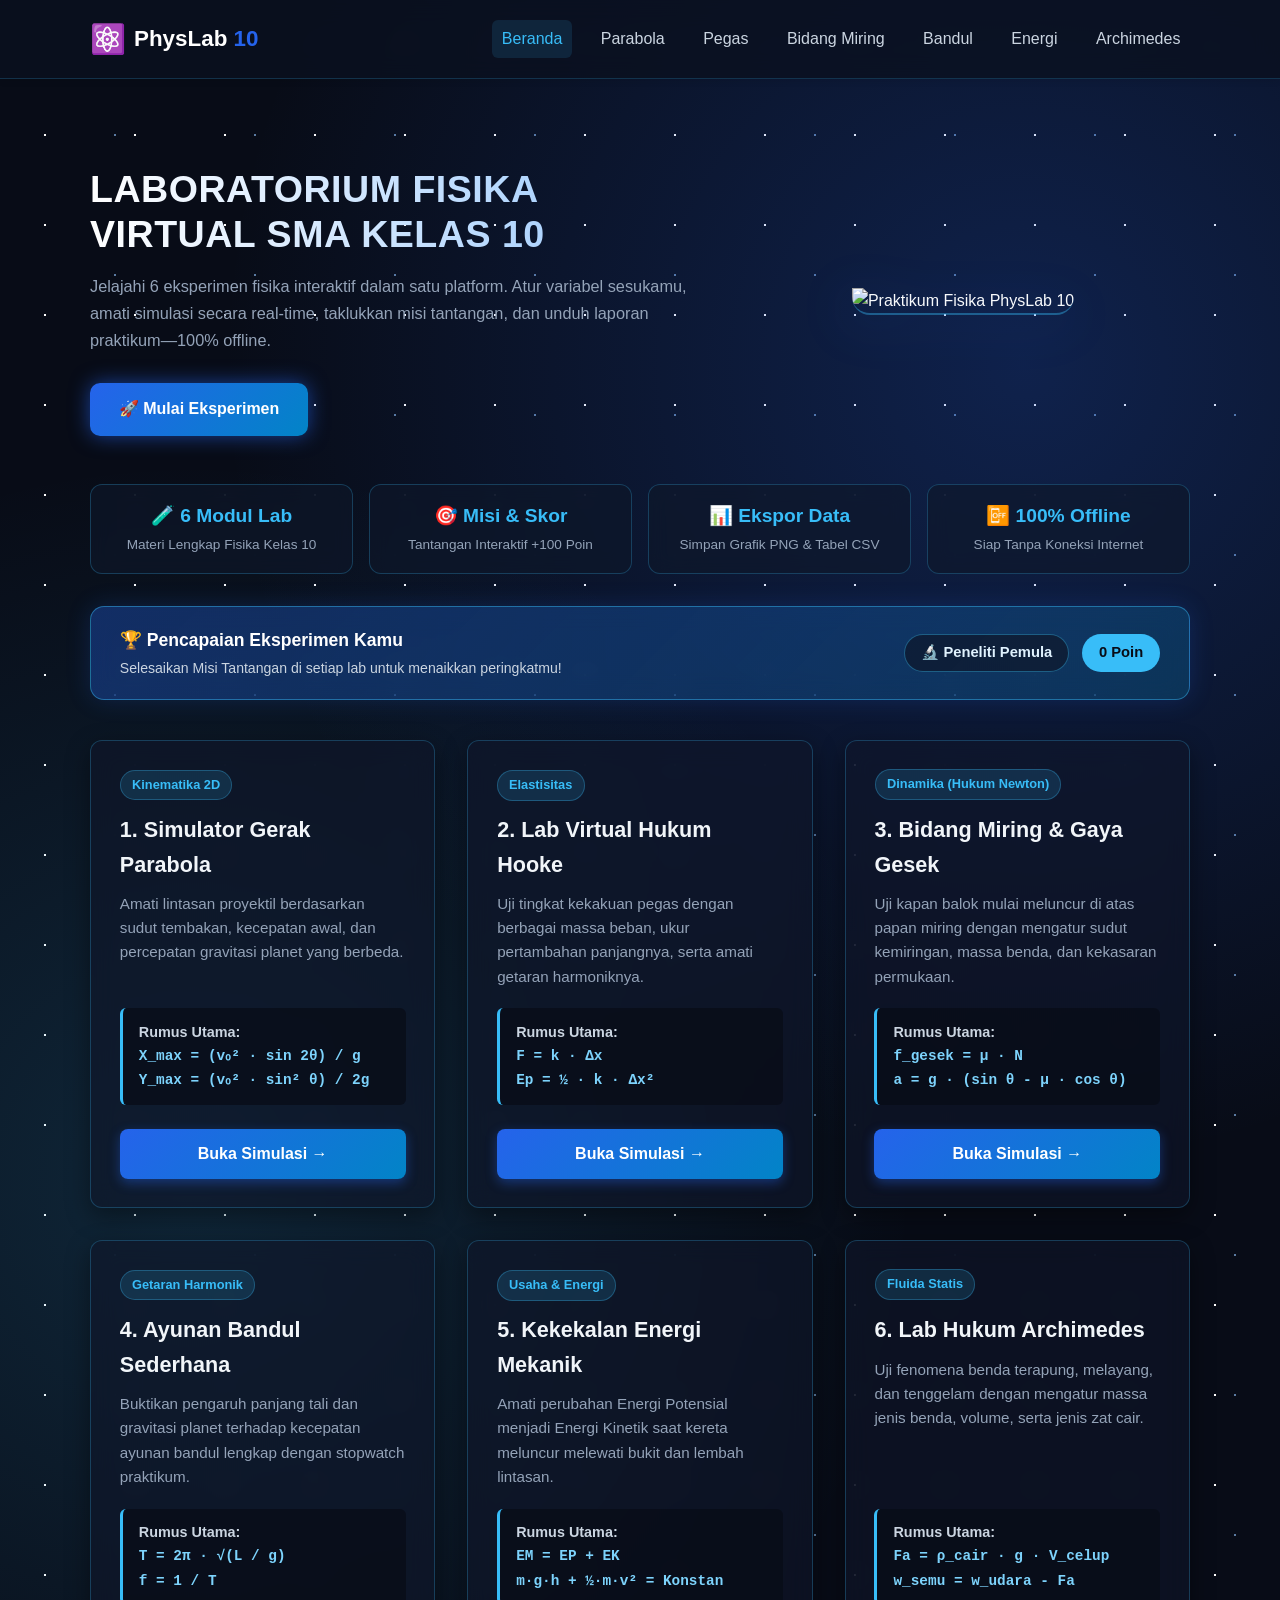
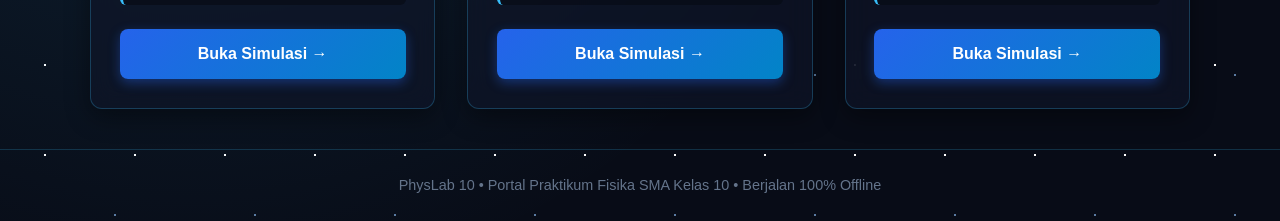
==== commit 50945fbc: "Update index.html" ====
--- a/index.html
+++ b/index.html
@@ -246,9 +246,133 @@
         </section>
 
         <!-- Grid 6 Kartu Modul -->
+               <!-- Grid 6 Kartu Modul -->
         <section id="daftar-modul" class="modules-grid">
             
             <article class="card">
                 <div>
                     <div class="card-badge">Kinematika 2D</div>
                     <h3>1. Simulator Gerak Parabola</h3>
+                    <p>Amati lintasan proyektil berdasarkan sudut tembakan, kecepatan awal, dan percepatan gravitasi planet yang berbeda.</p>
+                </div>
+                <div>
+                    <div class="formula-box">
+                        <strong>Rumus Utama:</strong><br>
+                        <code>X_max = (v₀² · sin 2θ) / g</code><br>
+                        <code>Y_max = (v₀² · sin² θ) / 2g</code>
+                    </div>
+                    <a href="parabola.html" class="btn-primary">Buka Simulasi →</a>
+                </div>
+            </article>
+
+            <article class="card">
+                <div>
+                    <div class="card-badge">Elastisitas</div>
+                    <h3>2. Lab Virtual Hukum Hooke</h3>
+                    <p>Uji tingkat kekakuan pegas dengan berbagai massa beban, ukur pertambahan panjangnya, serta amati getaran harmoniknya.</p>
+                </div>
+                <div>
+                    <div class="formula-box">
+                        <strong>Rumus Utama:</strong><br>
+                        <code>F = k · Δx</code><br>
+                        <code>Ep = ½ · k · Δx²</code>
+                    </div>
+                    <a href="pegas.html" class="btn-primary">Buka Simulasi →</a>
+                </div>
+            </article>
+
+            <article class="card">
+                <div>
+                    <div class="card-badge">Dinamika (Hukum Newton)</div>
+                    <h3>3. Bidang Miring & Gaya Gesek</h3>
+                    <p>Uji kapan balok mulai meluncur di atas papan miring dengan mengatur sudut kemiringan, massa benda, dan kekasaran permukaan.</p>
+                </div>
+                <div>
+                    <div class="formula-box">
+                        <strong>Rumus Utama:</strong><br>
+                        <code>f_gesek = μ · N</code><br>
+                        <code>a = g · (sin θ - μ · cos θ)</code>
+                    </div>
+                    <a href="bidang-miring.html" class="btn-primary">Buka Simulasi →</a>
+                </div>
+            </article>
+
+            <article class="card">
+                <div>
+                    <div class="card-badge">Getaran Harmonik</div>
+                    <h3>4. Ayunan Bandul Sederhana</h3>
+                    <p>Buktikan pengaruh panjang tali dan gravitasi planet terhadap kecepatan ayunan bandul lengkap dengan stopwatch praktikum.</p>
+                </div>
+                <div>
+                    <div class="formula-box">
+                        <strong>Rumus Utama:</strong><br>
+                        <code>T = 2π · √(L / g)</code><br>
+                        <code>f = 1 / T</code>
+                    </div>
+                    <a href="bandul.html" class="btn-primary">Buka Simulasi →</a>
+                </div>
+            </article>
+
+            <article class="card">
+                <div>
+                    <div class="card-badge">Usaha & Energi</div>
+                    <h3>5. Kekekalan Energi Mekanik</h3>
+                    <p>Amati perubahan Energi Potensial menjadi Energi Kinetik saat kereta meluncur melewati bukit dan lembah lintasan.</p>
+                </div>
+                <div>
+                    <div class="formula-box">
+                        <strong>Rumus Utama:</strong><br>
+                        <code>EM = EP + EK</code><br>
+                        <code>m·g·h + ½·m·v² = Konstan</code>
+                    </div>
+                    <a href="energi.html" class="btn-primary">Buka Simulasi →</a>
+                </div>
+            </article>
+
+            <article class="card">
+                <div>
+                    <div class="card-badge">Fluida Statis</div>
+                    <h3>6. Lab Hukum Archimedes</h3>
+                    <p>Uji fenomena benda terapung, melayang, dan tenggelam dengan mengatur massa jenis benda, volume, serta jenis zat cair.</p>
+                </div>
+                <div>
+                    <div class="formula-box">
+                        <strong>Rumus Utama:</strong><br>
+                        <code>Fa = ρ_cair · g · V_celup</code><br>
+                        <code>w_semu = w_udara - Fa</code>
+                    </div>
+                    <a href="archimedes.html" class="btn-primary">Buka Simulasi →</a>
+                </div>
+            </article>
+
+        </section>
+    </main>
+
+    <footer>
+        <div class="container">
+            <p>PhysLab 10 • Portal Praktikum Fisika SMA Kelas 10 • Berjalan 100% Offline</p>
+        </div>
+    </footer>
+
+    <script src="lab-tools.js"></script>
+    <script>
+        document.addEventListener('DOMContentLoaded', function() {
+            const score = parseInt(localStorage.getItem('physlab-score') || '0');
+            const homeScore = document.getElementById('home-score');
+            const rankTitle = document.getElementById('rank-title');
+            if (homeScore) homeScore.textContent = score + ' Poin';
+            if (rankTitle) {
+                if (score >= 500) rankTitle.textContent = '👑 Master Fisika';
+                else if (score >= 200) rankTitle.textContent = '🎓 Asisten Laboratorium';
+                else rankTitle.textContent = '🔬 Peneliti Pemula';
+            }
+        });
+
+        if ('serviceWorker' in navigator) {
+            navigator.serviceWorker.register('./sw.js')
+                .catch(function(err) { console.log(err); });
+        }
+    </script>
+
+</body>
+</html>
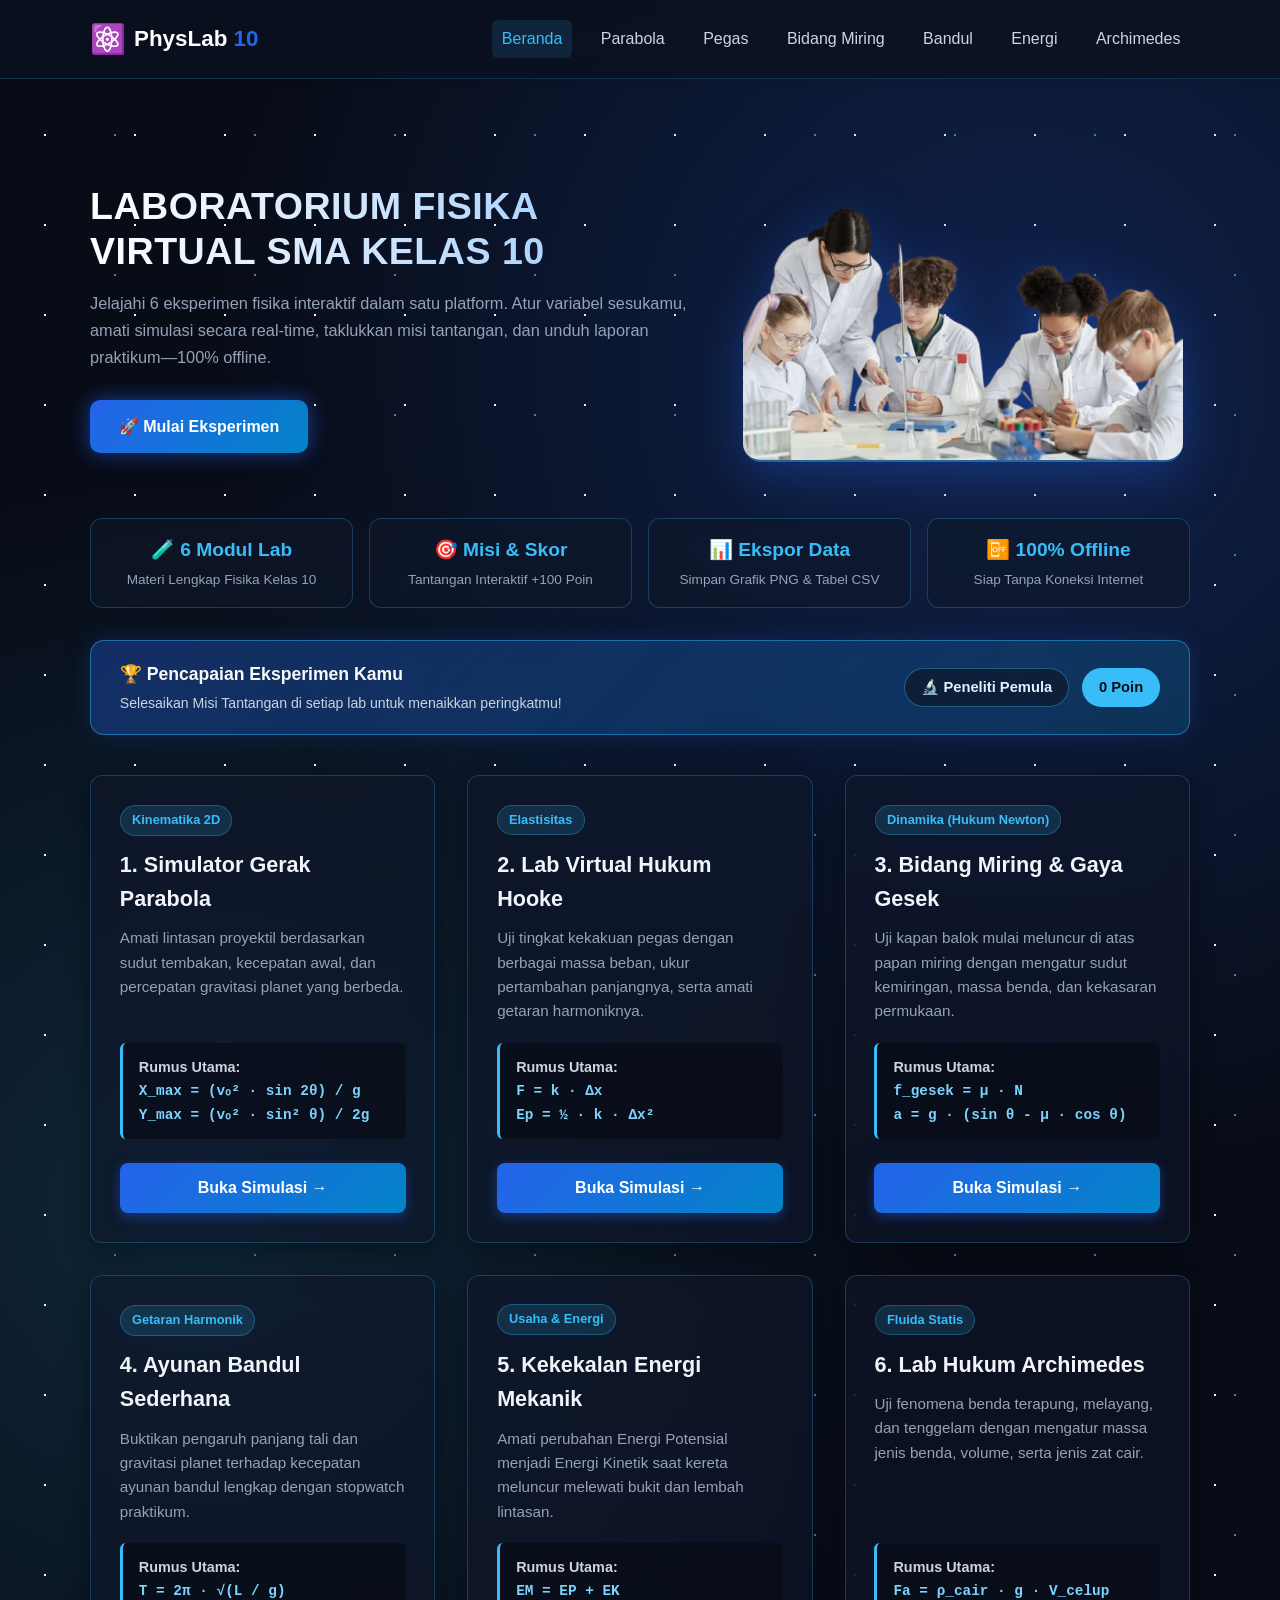
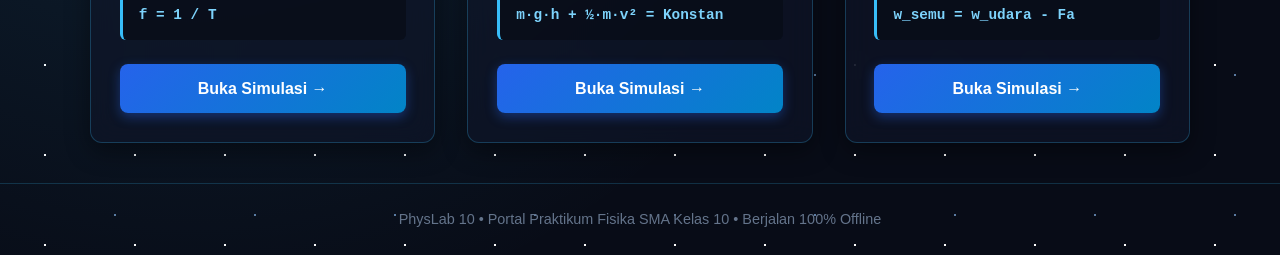
==== commit 847cd278: "Update index.html" ====
--- a/index.html
+++ b/index.html
@@ -7,6 +7,9 @@
     <meta name="description" content="Platform simulasi laboratorium fisika virtual interaktif untuk SMA kelas 10: Gerak Parabola, Hukum Hooke, Bidang Miring, Ayunan Bandul, Kekekalan Energi, dan Hukum Archimedes.">
     <link rel="stylesheet" href="style.css">
     <link rel="manifest" href="manifest.json">
+        <link rel="icon" type="image/png" href="icon-app.png">
+    <link rel="apple-touch-icon" href="icon-app.png">
+
     <meta name="theme-color" content="#0b0f19">
     <style>
         /* TEMA KHUSUS BERANDA: DARK GLASSMORPHISM & STARFIELD */
--- a/style.css
+++ b/style.css
@@ -496,4 +496,111 @@
     text-decoration: line-through;
     color: var(--text-secondary);
 }
-
+/* =========================================
+   8. TEMA GLOBAL DARK GLASSMORPHISM FUTURISTIK
+   ========================================= */
+body.futuristic-home {
+    background-color: #080c17;
+    background-image: 
+        radial-gradient(circle at 80% 15%, rgba(37, 99, 235, 0.22) 0%, transparent 45%),
+        radial-gradient(circle at 15% 70%, rgba(56, 189, 248, 0.14) 0%, transparent 45%),
+        radial-gradient(#ffffff 1px, transparent 1px),
+        radial-gradient(rgba(147, 197, 253, 0.6) 1px, transparent 1px);
+    background-size: 100% 100%, 100% 100%, 90px 90px, 140px 140px;
+    background-position: 0 0, 0 0, 0 0, 45px 65px;
+    color: #f8fafc;
+}
+
+.futuristic-home .navbar {
+    background-color: rgba(11, 17, 32, 0.85);
+    backdrop-filter: blur(12px);
+    border-bottom: 1px solid rgba(56, 189, 248, 0.25);
+}
+.futuristic-home .logo h1 { color: #ffffff; }
+.futuristic-home nav a { color: #cbd5e1; }
+.futuristic-home nav a:hover,
+.futuristic-home nav a.active {
+    color: #38bdf8;
+    background-color: rgba(56, 189, 248, 0.15);
+}
+
+/* Panel Kontrol & Visual di Halaman Simulasi */
+.futuristic-home .control-panel,
+.futuristic-home .visual-panel,
+.futuristic-home .lks-panel {
+    background: rgba(15, 23, 42, 0.65);
+    backdrop-filter: blur(12px);
+    border: 1px solid rgba(56, 189, 248, 0.25);
+    box-shadow: 0 8px 24px rgba(0, 0, 0, 0.4);
+    color: #f1f5f9;
+}
+
+.futuristic-home h2,
+.futuristic-home h3,
+.futuristic-home h4 {
+    color: #f8fafc;
+}
+
+.futuristic-home .control-group label {
+    color: #cbd5e1;
+}
+
+.futuristic-home select,
+.futuristic-home input[type="number"] {
+    background-color: rgba(8, 12, 23, 0.85);
+    color: #f8fafc;
+    border: 1px solid rgba(56, 189, 248, 0.35);
+}
+
+/* Kotak Output, Misi, LKS & Tabel */
+.futuristic-home .output-item,
+.futuristic-home .lks-list li,
+.futuristic-home .stopwatch-box {
+    background-color: rgba(8, 12, 23, 0.75);
+    border: 1px solid rgba(56, 189, 248, 0.25);
+    color: #e2e8f0;
+}
+
+.futuristic-home .output-item span {
+    color: #94a3b8;
+}
+
+.futuristic-home .challenge-box {
+    background-color: rgba(37, 99, 235, 0.12);
+    border: 1.5px dashed #38bdf8;
+}
+
+.futuristic-home .challenge-text {
+    color: #e2e8f0;
+}
+
+.futuristic-home .btn-secondary,
+.futuristic-home .btn-export {
+    background-color: rgba(15, 23, 42, 0.85);
+    color: #e2e8f0;
+    border: 1px solid rgba(56, 189, 248, 0.35);
+}
+
+.futuristic-home .btn-secondary:hover,
+.futuristic-home .btn-export:hover {
+    border-color: #38bdf8;
+    color: #38bdf8;
+}
+
+/* Kanvas Simulasi Tetap Putih Cerah Agar Grafik & Vektor Terbaca Jelas */
+.futuristic-home canvas {
+    background-color: #ffffff;
+    border: 2px solid rgba(56, 189, 248, 0.45);
+    box-shadow: 0 0 20px rgba(37, 99, 235, 0.25);
+}
+
+.futuristic-home .history-table td {
+    border-color: rgba(56, 189, 248, 0.2);
+    color: #e2e8f0;
+}
+
+.futuristic-home footer {
+    border-top: 1px solid rgba(56, 189, 248, 0.2);
+    color: #64748b;
+}
+
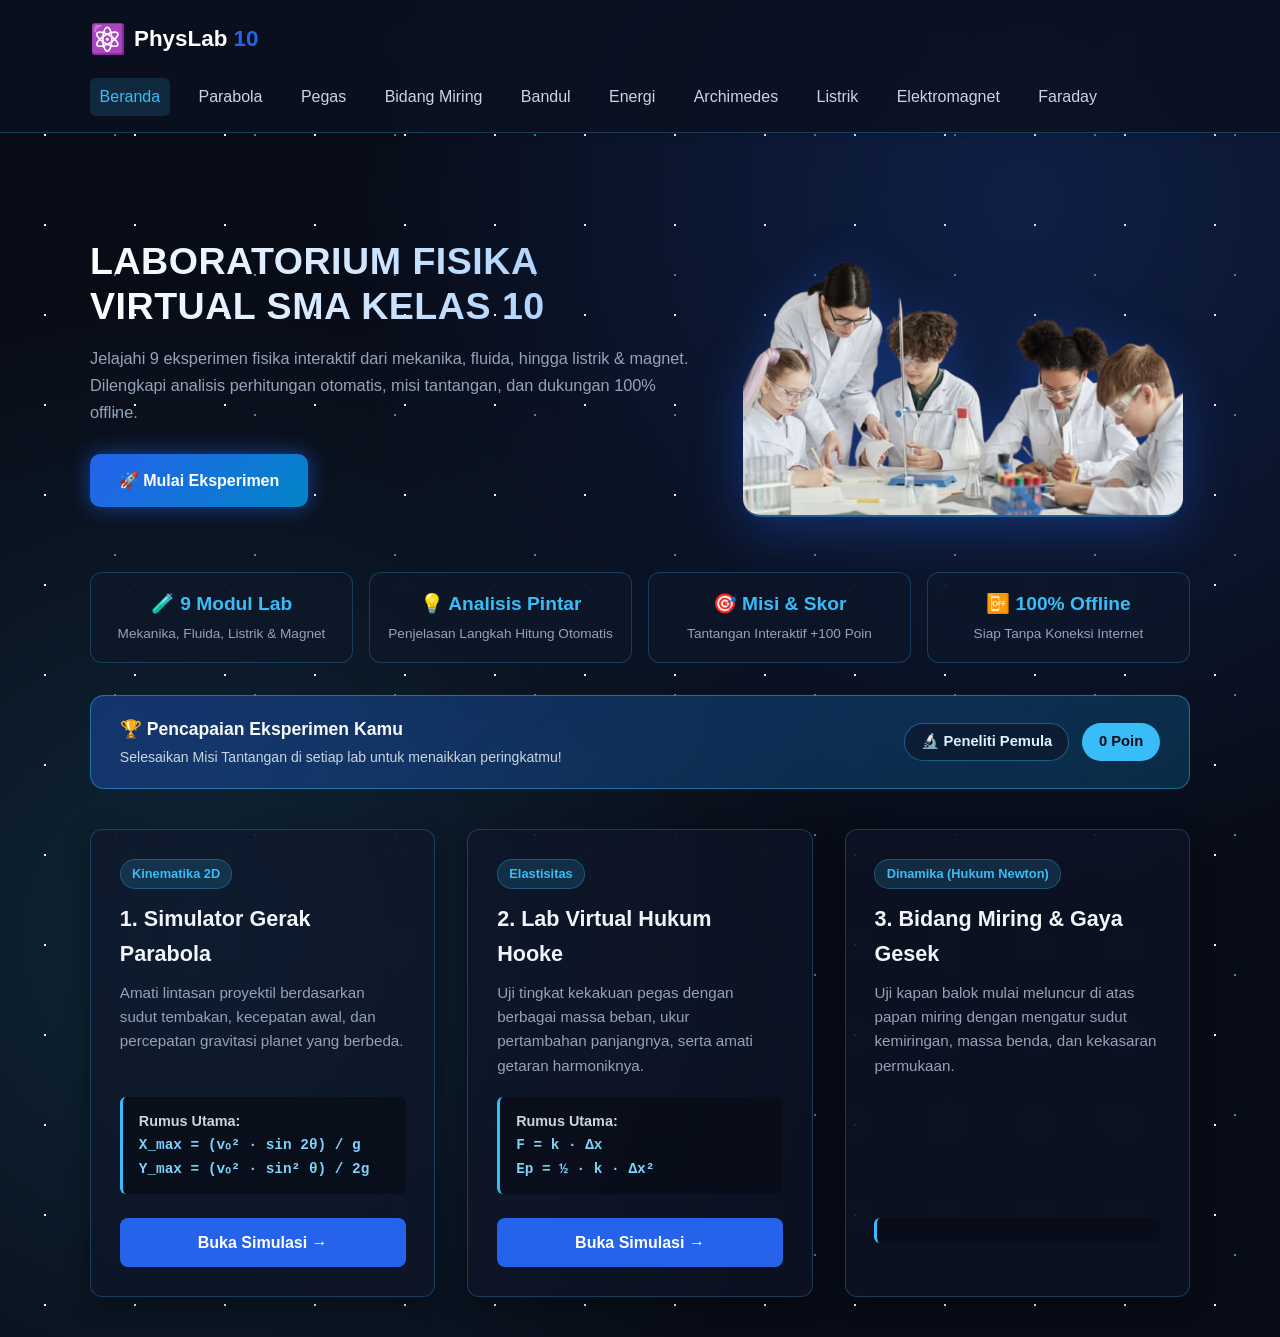
==== commit 691ab8ad: "Update index.html" ====
--- a/index.html
+++ b/index.html
@@ -4,42 +4,13 @@
     <meta charset="UTF-8">
     <meta name="viewport" content="width=device-width, initial-scale=1.0">
     <title>PhysLab 10 - Laboratorium Fisika Virtual SMA Kelas 10</title>
-    <meta name="description" content="Platform simulasi laboratorium fisika virtual interaktif untuk SMA kelas 10: Gerak Parabola, Hukum Hooke, Bidang Miring, Ayunan Bandul, Kekekalan Energi, dan Hukum Archimedes.">
+    <meta name="description" content="Platform simulasi laboratorium fisika virtual interaktif untuk SMA kelas 10 dengan 9 modul praktikum lengkap dan analisis otomatis.">
     <link rel="stylesheet" href="style.css">
     <link rel="manifest" href="manifest.json">
-        <link rel="icon" type="image/png" href="icon-app.png">
+    <link rel="icon" type="image/png" href="icon-app.png">
     <link rel="apple-touch-icon" href="icon-app.png">
-
-    <meta name="theme-color" content="#0b0f19">
+    <meta name="theme-color" content="#080c17">
     <style>
-        /* TEMA KHUSUS BERANDA: DARK GLASSMORPHISM & STARFIELD */
-        body.futuristic-home {
-            background-color: #080c17;
-            background-image: 
-                radial-gradient(circle at 80% 20%, rgba(37, 99, 235, 0.25) 0%, transparent 45%),
-                radial-gradient(circle at 15% 65%, rgba(56, 189, 248, 0.15) 0%, transparent 45%),
-                radial-gradient(#ffffff 1px, transparent 1px),
-                radial-gradient(rgba(147, 197, 253, 0.6) 1px, transparent 1px);
-            background-size: 100% 100%, 100% 100%, 90px 90px, 140px 140px;
-            background-position: 0 0, 0 0, 0 0, 45px 65px;
-            color: #f8fafc;
-        }
-
-        /* Navbar Kaca Gelap */
-        .futuristic-home .navbar {
-            background-color: rgba(11, 17, 32, 0.8);
-            backdrop-filter: blur(12px);
-            border-bottom: 1px solid rgba(56, 189, 248, 0.2);
-        }
-        .futuristic-home .logo h1 { color: #ffffff; }
-        .futuristic-home nav a { color: #cbd5e1; }
-        .futuristic-home nav a:hover,
-        .futuristic-home nav a.active {
-            color: #38bdf8;
-            background-color: rgba(56, 189, 248, 0.12);
-        }
-
-        /* Hero Split 2 Kolom (Teks Kiri, Gambar Kanan) */
         .hero-split {
             display: grid;
             grid-template-columns: 1.15fr 0.85fr;
@@ -81,7 +52,6 @@
         }
         .hero-image-box {
             text-align: center;
-            position: relative;
         }
         .hero-image-box img {
             width: 100%;
@@ -91,14 +61,13 @@
             border-bottom: 2px solid rgba(56, 189, 248, 0.4);
         }
 
-        /* Stats Bar Kaca Transparan */
         .stats-bar {
             display: grid;
             grid-template-columns: repeat(auto-fit, minmax(180px, 1fr));
             gap: 1rem;
             margin: 1.5rem 0 2rem 0;
         }
-        .futuristic-home .stat-box {
+        .stat-box {
             background: rgba(15, 23, 42, 0.65);
             backdrop-filter: blur(10px);
             border: 1px solid rgba(56, 189, 248, 0.25);
@@ -106,17 +75,16 @@
             padding: 1rem;
             text-align: center;
         }
-        .futuristic-home .stat-box strong {
+        .stat-box strong {
             display: block;
             font-size: 1.2rem;
             color: #38bdf8;
         }
-        .futuristic-home .stat-box span {
+        .stat-box span {
             font-size: 0.85rem;
             color: #94a3b8;
         }
 
-        /* Banner Peringkat Skor */
         .rank-banner {
             background: linear-gradient(135deg, rgba(37, 99, 235, 0.35), rgba(14, 165, 233, 0.2));
             backdrop-filter: blur(12px);
@@ -130,7 +98,6 @@
             align-items: center;
             flex-wrap: wrap;
             gap: 1rem;
-            box-shadow: 0 0 25px rgba(37, 99, 235, 0.2);
         }
         .rank-badge {
             background-color: rgba(15, 23, 42, 0.7);
@@ -142,7 +109,6 @@
             color: #e0f2fe;
         }
 
-        /* Kartu Modul Glassmorphism Neon */
         .futuristic-home .card {
             background: rgba(15, 23, 42, 0.6);
             backdrop-filter: blur(12px);
@@ -168,14 +134,6 @@
             color: #cbd5e1;
         }
         .futuristic-home .formula-box code { color: #7dd3fc; }
-        .futuristic-home .btn-primary {
-            background: linear-gradient(135deg, #2563eb, #0284c7);
-            box-shadow: 0 4px 12px rgba(37, 99, 235, 0.4);
-        }
-        .futuristic-home footer {
-            border-top: 1px solid rgba(56, 189, 248, 0.2);
-            color: #64748b;
-        }
 
         @media (max-width: 768px) {
             .hero-split { grid-template-columns: 1fr; text-align: center; }
@@ -191,7 +149,7 @@
                 <span class="logo-icon">⚛️</span>
                 <h1>PhysLab <span>10</span></h1>
             </div>
-            <nav>
+            <nav style="flex-wrap: wrap;">
                 <a href="index.html" class="active">Beranda</a>
                 <a href="parabola.html">Parabola</a>
                 <a href="pegas.html">Pegas</a>
@@ -199,16 +157,18 @@
                 <a href="bandul.html">Bandul</a>
                 <a href="energi.html">Energi</a>
                 <a href="archimedes.html">Archimedes</a>
+                <a href="listrik.html">Listrik</a>
+                <a href="elektromagnet.html">Elektromagnet</a>
+                <a href="faraday.html">Faraday</a>
             </nav>
         </div>
     </header>
 
     <main class="container">
-        <!-- Hero Split 2 Kolom -->
         <section class="hero-split">
             <div class="hero-text">
                 <h2>Laboratorium Fisika Virtual SMA Kelas 10</h2>
-                <p>Jelajahi 6 eksperimen fisika interaktif dalam satu platform. Atur variabel sesukamu, amati simulasi secara real-time, taklukkan misi tantangan, dan unduh laporan praktikum—100% offline.</p>
+                <p>Jelajahi 9 eksperimen fisika interaktif dari mekanika, fluida, hingga listrik & magnet. Dilengkapi analisis perhitungan otomatis, misi tantangan, dan dukungan 100% offline.</p>
                 <a href="#daftar-modul" class="btn-glow">🚀 Mulai Eksperimen</a>
             </div>
             <div class="hero-image-box">
@@ -216,27 +176,25 @@
             </div>
         </section>
 
-        <!-- Baris Statistik Fitur -->
         <section class="stats-bar">
             <div class="stat-box">
-                <strong>🧪 6 Modul Lab</strong>
-                <span>Materi Lengkap Fisika Kelas 10</span>
+                <strong>🧪 9 Modul Lab</strong>
+                <span>Mekanika, Fluida, Listrik & Magnet</span>
+            </div>
+            <div class="stat-box">
+                <strong>💡 Analisis Pintar</strong>
+                <span>Penjelasan Langkah Hitung Otomatis</span>
             </div>
             <div class="stat-box">
                 <strong>🎯 Misi & Skor</strong>
                 <span>Tantangan Interaktif +100 Poin</span>
             </div>
             <div class="stat-box">
-                <strong>📊 Ekspor Data</strong>
-                <span>Simpan Grafik PNG & Tabel CSV</span>
-            </div>
-            <div class="stat-box">
                 <strong>📴 100% Offline</strong>
                 <span>Siap Tanpa Koneksi Internet</span>
             </div>
         </section>
 
-        <!-- Banner Peringkat Skor Peneliti -->
         <section class="rank-banner">
             <div>
                 <h3 style="margin: 0; font-size: 1.1rem;">🏆 Pencapaian Eksperimen Kamu</h3>
@@ -248,8 +206,7 @@
             </div>
         </section>
 
-        <!-- Grid 6 Kartu Modul -->
-               <!-- Grid 6 Kartu Modul -->
+        <!-- Grid 9 Kartu Modul (3x3 Simetris) -->
         <section id="daftar-modul" class="modules-grid">
             
             <article class="card">
@@ -292,90 +249,3 @@
                 </div>
                 <div>
                     <div class="formula-box">
-                        <strong>Rumus Utama:</strong><br>
-                        <code>f_gesek = μ · N</code><br>
-                        <code>a = g · (sin θ - μ · cos θ)</code>
-                    </div>
-                    <a href="bidang-miring.html" class="btn-primary">Buka Simulasi →</a>
-                </div>
-            </article>
-
-            <article class="card">
-                <div>
-                    <div class="card-badge">Getaran Harmonik</div>
-                    <h3>4. Ayunan Bandul Sederhana</h3>
-                    <p>Buktikan pengaruh panjang tali dan gravitasi planet terhadap kecepatan ayunan bandul lengkap dengan stopwatch praktikum.</p>
-                </div>
-                <div>
-                    <div class="formula-box">
-                        <strong>Rumus Utama:</strong><br>
-                        <code>T = 2π · √(L / g)</code><br>
-                        <code>f = 1 / T</code>
-                    </div>
-                    <a href="bandul.html" class="btn-primary">Buka Simulasi →</a>
-                </div>
-            </article>
-
-            <article class="card">
-                <div>
-                    <div class="card-badge">Usaha & Energi</div>
-                    <h3>5. Kekekalan Energi Mekanik</h3>
-                    <p>Amati perubahan Energi Potensial menjadi Energi Kinetik saat kereta meluncur melewati bukit dan lembah lintasan.</p>
-                </div>
-                <div>
-                    <div class="formula-box">
-                        <strong>Rumus Utama:</strong><br>
-                        <code>EM = EP + EK</code><br>
-                        <code>m·g·h + ½·m·v² = Konstan</code>
-                    </div>
-                    <a href="energi.html" class="btn-primary">Buka Simulasi →</a>
-                </div>
-            </article>
-
-            <article class="card">
-                <div>
-                    <div class="card-badge">Fluida Statis</div>
-                    <h3>6. Lab Hukum Archimedes</h3>
-                    <p>Uji fenomena benda terapung, melayang, dan tenggelam dengan mengatur massa jenis benda, volume, serta jenis zat cair.</p>
-                </div>
-                <div>
-                    <div class="formula-box">
-                        <strong>Rumus Utama:</strong><br>
-                        <code>Fa = ρ_cair · g · V_celup</code><br>
-                        <code>w_semu = w_udara - Fa</code>
-                    </div>
-                    <a href="archimedes.html" class="btn-primary">Buka Simulasi →</a>
-                </div>
-            </article>
-
-        </section>
-    </main>
-
-    <footer>
-        <div class="container">
-            <p>PhysLab 10 • Portal Praktikum Fisika SMA Kelas 10 • Berjalan 100% Offline</p>
-        </div>
-    </footer>
-
-    <script src="lab-tools.js"></script>
-    <script>
-        document.addEventListener('DOMContentLoaded', function() {
-            const score = parseInt(localStorage.getItem('physlab-score') || '0');
-            const homeScore = document.getElementById('home-score');
-            const rankTitle = document.getElementById('rank-title');
-            if (homeScore) homeScore.textContent = score + ' Poin';
-            if (rankTitle) {
-                if (score >= 500) rankTitle.textContent = '👑 Master Fisika';
-                else if (score >= 200) rankTitle.textContent = '🎓 Asisten Laboratorium';
-                else rankTitle.textContent = '🔬 Peneliti Pemula';
-            }
-        });
-
-        if ('serviceWorker' in navigator) {
-            navigator.serviceWorker.register('./sw.js')
-                .catch(function(err) { console.log(err); });
-        }
-    </script>
-
-</body>
-</html>
--- a/style.css
+++ b/style.css
@@ -604,3 +604,65 @@
     color: #64748b;
 }
 
+
+/* =========================================
+   9. KOTAK ANALISIS & PENJELASAN OTOMATIS
+   ========================================= */
+.explanation-box {
+    background: rgba(8, 12, 23, 0.8);
+    border: 1px solid rgba(56, 189, 248, 0.35);
+    border-left: 4px solid #38bdf8;
+    border-radius: 10px;
+    padding: 1.2rem 1.4rem;
+    margin-top: 1.2rem;
+    color: #e2e8f0;
+    box-shadow: 0 4px 16px rgba(0, 0, 0, 0.3);
+}
+
+.explanation-box h4 {
+    color: #38bdf8;
+    font-size: 1.02rem;
+    margin-bottom: 0.8rem;
+    display: flex;
+    align-items: center;
+    gap: 0.4rem;
+}
+
+.exp-section {
+    margin-bottom: 0.85rem;
+    padding-bottom: 0.85rem;
+    border-bottom: 1px dashed rgba(56, 189, 248, 0.25);
+}
+
+.exp-section:last-child {
+    margin-bottom: 0;
+    padding-bottom: 0;
+    border-bottom: none;
+}
+
+.exp-title {
+    font-weight: 700;
+    color: #7dd3fc;
+    font-size: 0.9rem;
+    display: block;
+    margin-bottom: 0.3rem;
+}
+
+.exp-text {
+    font-size: 0.9rem;
+    line-height: 1.6;
+    color: #cbd5e1;
+    margin: 0;
+}
+
+.exp-math {
+    font-family: 'Courier New', Courier, monospace;
+    background-color: rgba(15, 23, 42, 0.9);
+    padding: 0.45rem 0.7rem;
+    border-radius: 6px;
+    font-size: 0.88rem;
+    color: #93c5fd;
+    display: block;
+    margin-top: 0.35rem;
+}
+
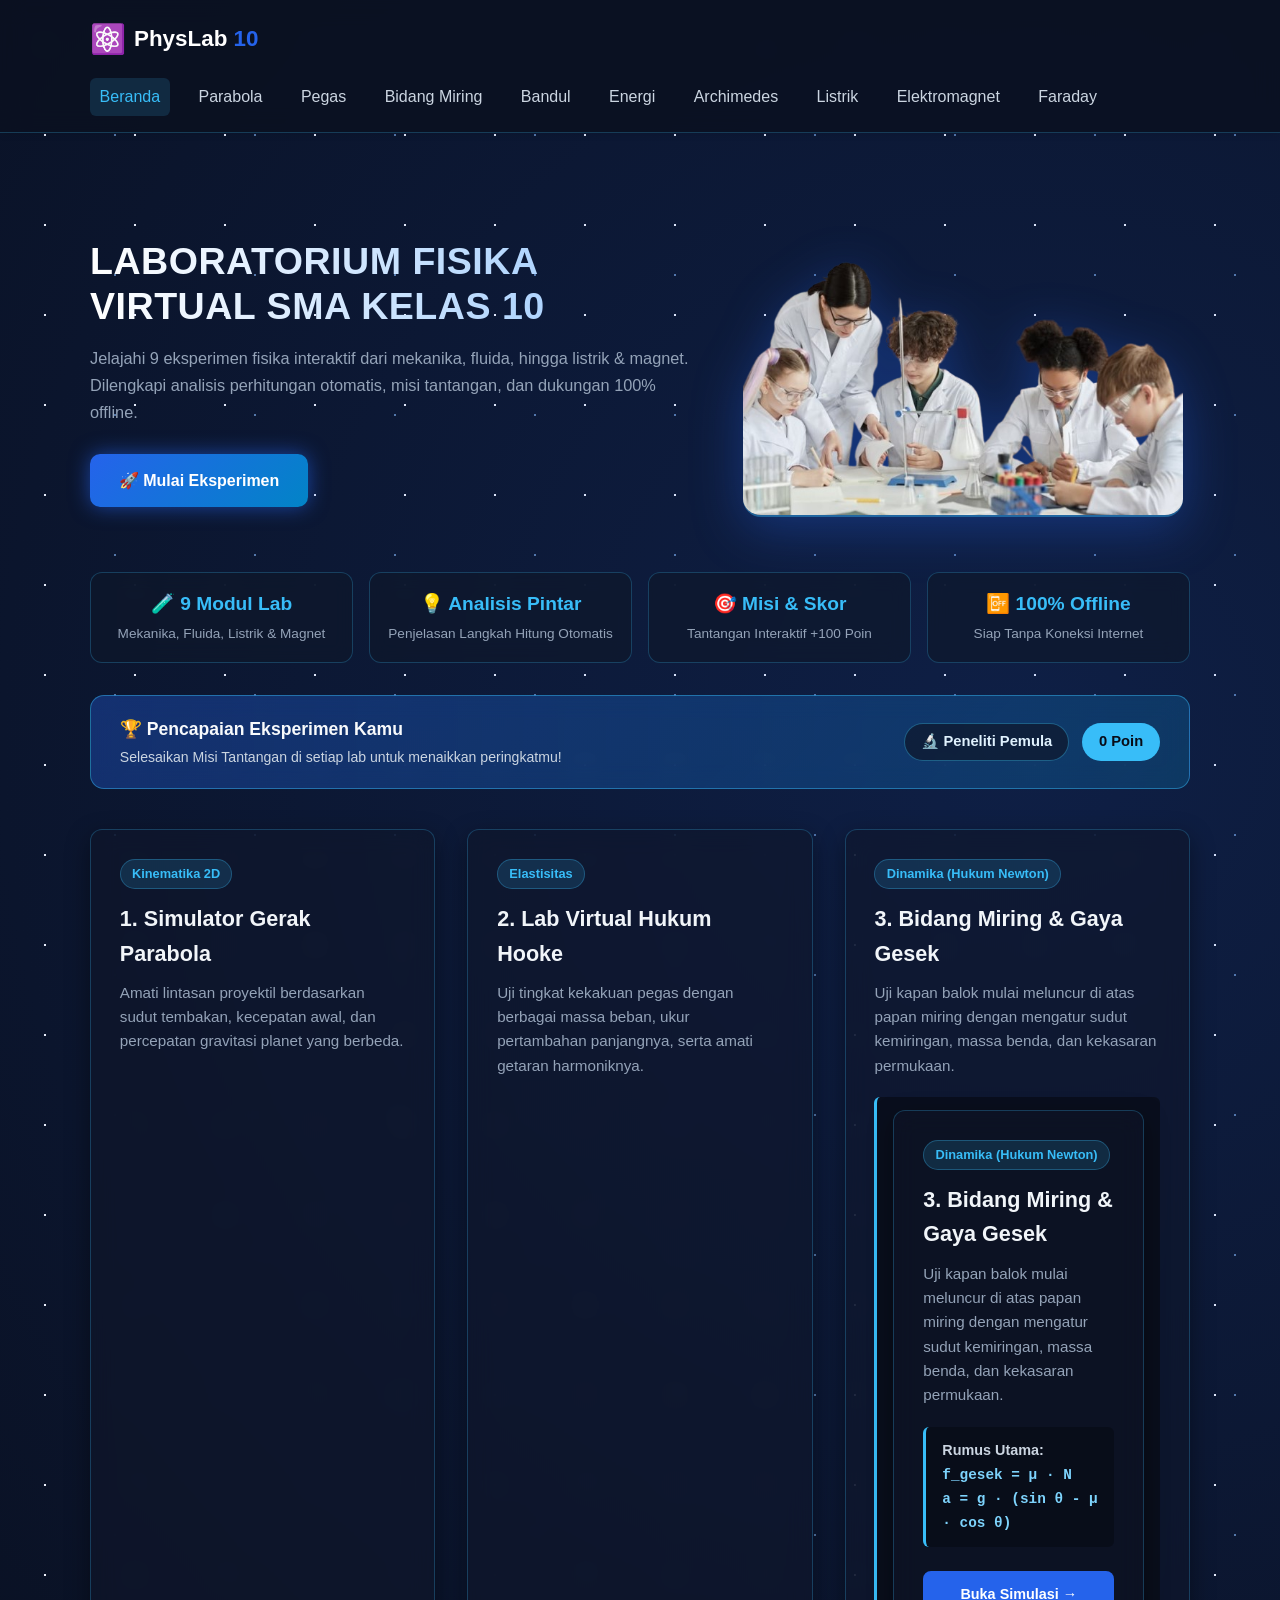
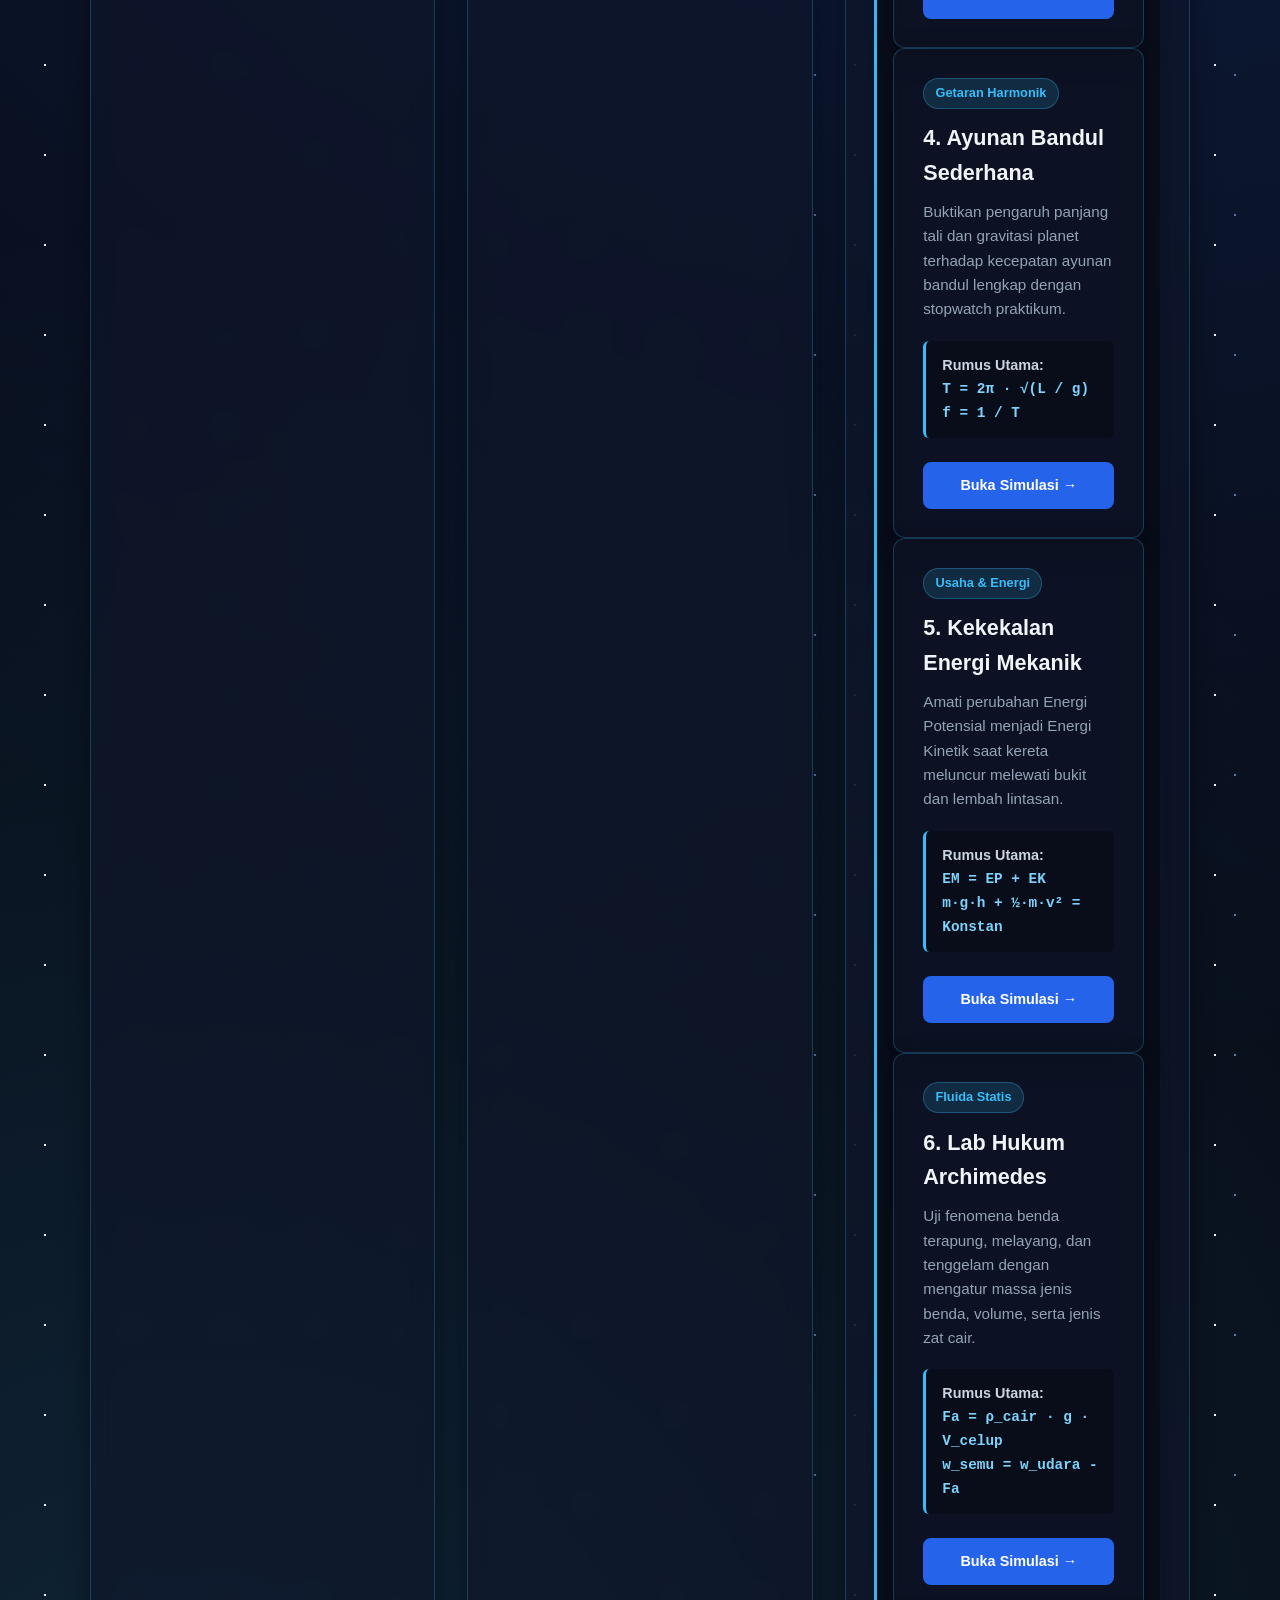
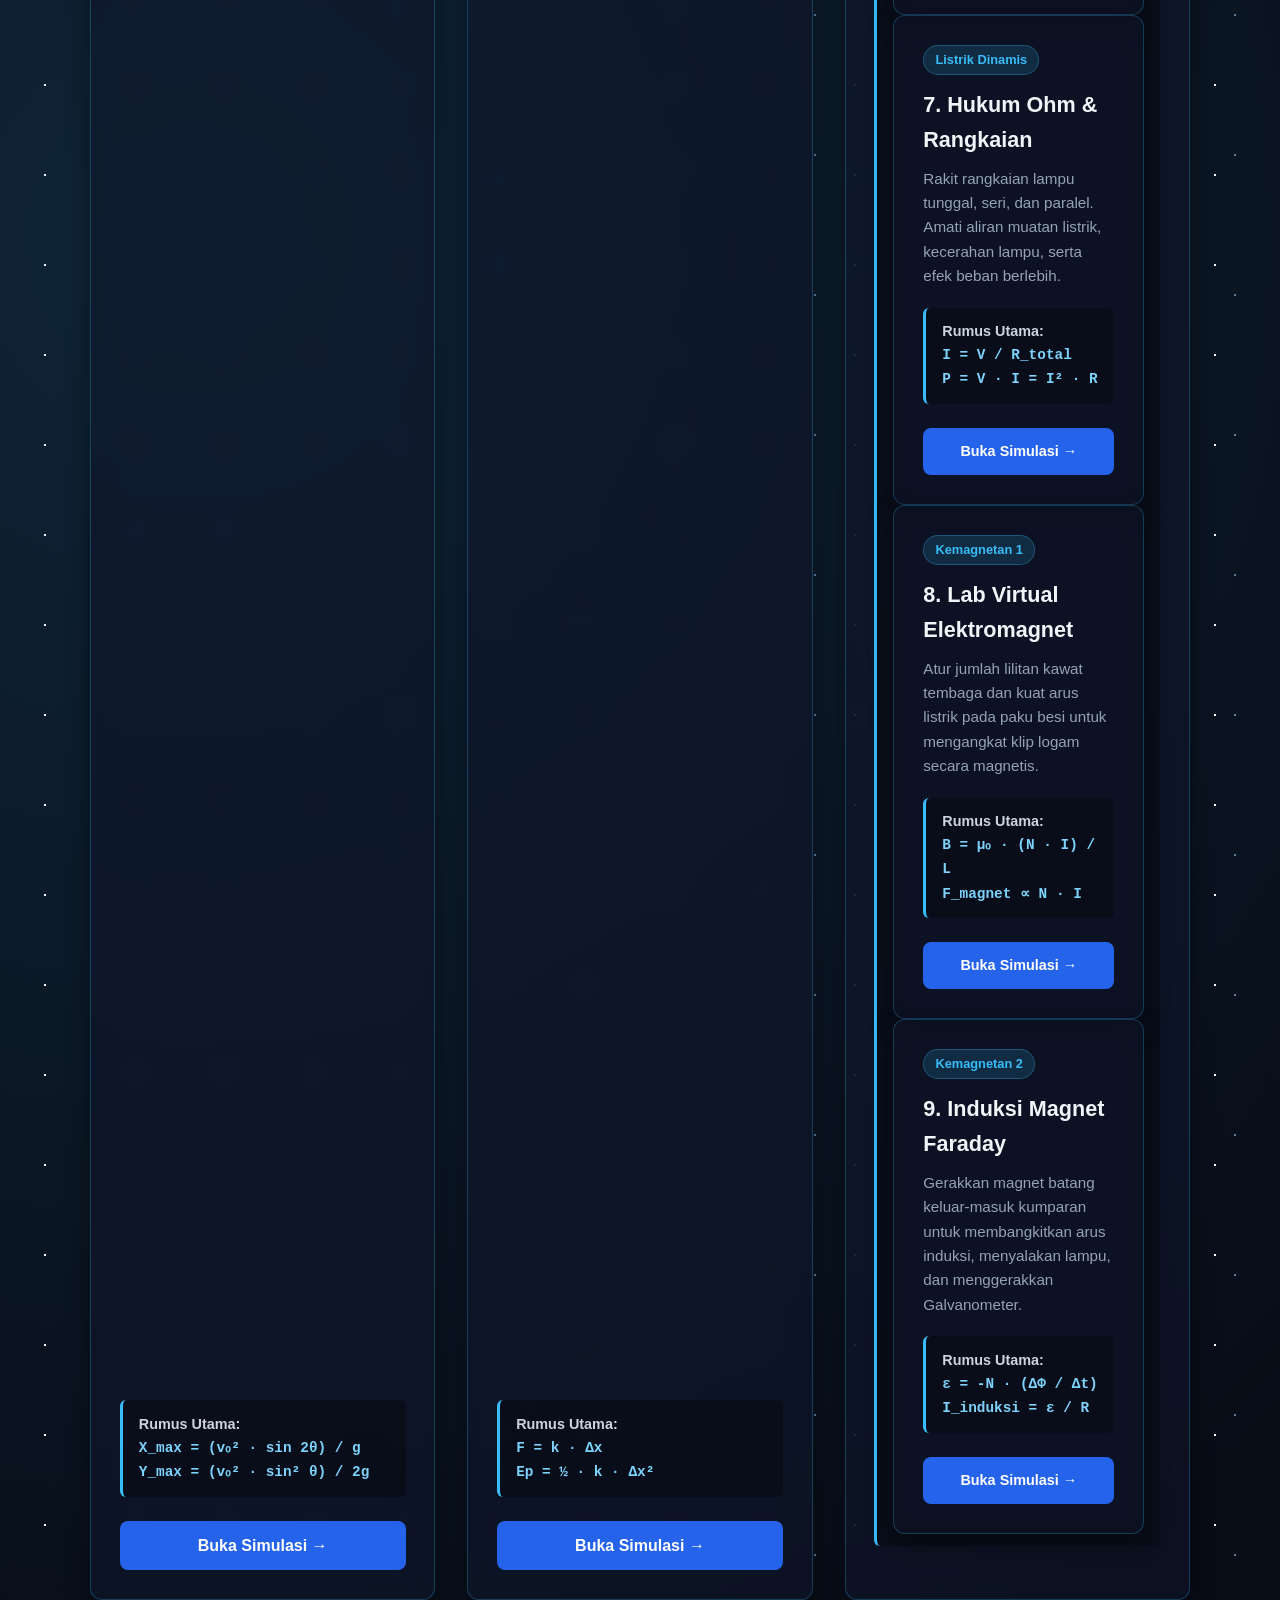
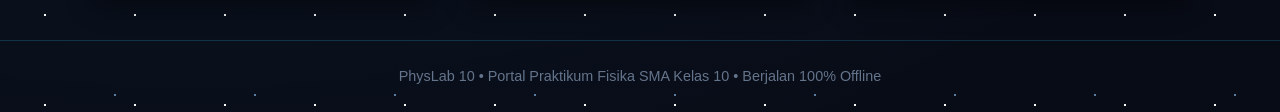
==== commit 7c2fa145: "Update index.html" ====
--- a/index.html
+++ b/index.html
@@ -249,3 +249,146 @@
                 </div>
                 <div>
                     <div class="formula-box">
+            <article class="card">
+                <div>
+                    <div class="card-badge">Dinamika (Hukum Newton)</div>
+                    <h3>3. Bidang Miring & Gaya Gesek</h3>
+                    <p>Uji kapan balok mulai meluncur di atas papan miring dengan mengatur sudut kemiringan, massa benda, dan kekasaran permukaan.</p>
+                </div>
+                <div>
+                    <div class="formula-box">
+                        <strong>Rumus Utama:</strong><br>
+                        <code>f_gesek = μ · N</code><br>
+                        <code>a = g · (sin θ - μ · cos θ)</code>
+                    </div>
+                    <a href="bidang-miring.html" class="btn-primary">Buka Simulasi →</a>
+                </div>
+            </article>
+
+            <article class="card">
+                <div>
+                    <div class="card-badge">Getaran Harmonik</div>
+                    <h3>4. Ayunan Bandul Sederhana</h3>
+                    <p>Buktikan pengaruh panjang tali dan gravitasi planet terhadap kecepatan ayunan bandul lengkap dengan stopwatch praktikum.</p>
+                </div>
+                <div>
+                    <div class="formula-box">
+                        <strong>Rumus Utama:</strong><br>
+                        <code>T = 2π · √(L / g)</code><br>
+                        <code>f = 1 / T</code>
+                    </div>
+                    <a href="bandul.html" class="btn-primary">Buka Simulasi →</a>
+                </div>
+            </article>
+
+            <article class="card">
+                <div>
+                    <div class="card-badge">Usaha & Energi</div>
+                    <h3>5. Kekekalan Energi Mekanik</h3>
+                    <p>Amati perubahan Energi Potensial menjadi Energi Kinetik saat kereta meluncur melewati bukit dan lembah lintasan.</p>
+                </div>
+                <div>
+                    <div class="formula-box">
+                        <strong>Rumus Utama:</strong><br>
+                        <code>EM = EP + EK</code><br>
+                        <code>m·g·h + ½·m·v² = Konstan</code>
+                    </div>
+                    <a href="energi.html" class="btn-primary">Buka Simulasi →</a>
+                </div>
+            </article>
+
+            <article class="card">
+                <div>
+                    <div class="card-badge">Fluida Statis</div>
+                    <h3>6. Lab Hukum Archimedes</h3>
+                    <p>Uji fenomena benda terapung, melayang, dan tenggelam dengan mengatur massa jenis benda, volume, serta jenis zat cair.</p>
+                </div>
+                <div>
+                    <div class="formula-box">
+                        <strong>Rumus Utama:</strong><br>
+                        <code>Fa = ρ_cair · g · V_celup</code><br>
+                        <code>w_semu = w_udara - Fa</code>
+                    </div>
+                    <a href="archimedes.html" class="btn-primary">Buka Simulasi →</a>
+                </div>
+            </article>
+
+            <article class="card">
+                <div>
+                    <div class="card-badge">Listrik Dinamis</div>
+                    <h3>7. Hukum Ohm & Rangkaian</h3>
+                    <p>Rakit rangkaian lampu tunggal, seri, dan paralel. Amati aliran muatan listrik, kecerahan lampu, serta efek beban berlebih.</p>
+                </div>
+                <div>
+                    <div class="formula-box">
+                        <strong>Rumus Utama:</strong><br>
+                        <code>I = V / R_total</code><br>
+                        <code>P = V · I = I² · R</code>
+                    </div>
+                    <a href="listrik.html" class="btn-primary">Buka Simulasi →</a>
+                </div>
+            </article>
+
+            <article class="card">
+                <div>
+                    <div class="card-badge">Kemagnetan 1</div>
+                    <h3>8. Lab Virtual Elektromagnet</h3>
+                    <p>Atur jumlah lilitan kawat tembaga dan kuat arus listrik pada paku besi untuk mengangkat klip logam secara magnetis.</p>
+                </div>
+                <div>
+                    <div class="formula-box">
+                        <strong>Rumus Utama:</strong><br>
+                        <code>B = μ₀ · (N · I) / L</code><br>
+                        <code>F_magnet ∝ N · I</code>
+                    </div>
+                    <a href="elektromagnet.html" class="btn-primary">Buka Simulasi →</a>
+                </div>
+            </article>
+
+            <article class="card">
+                <div>
+                    <div class="card-badge">Kemagnetan 2</div>
+                    <h3>9. Induksi Magnet Faraday</h3>
+                    <p>Gerakkan magnet batang keluar-masuk kumparan untuk membangkitkan arus induksi, menyalakan lampu, dan menggerakkan Galvanometer.</p>
+                </div>
+                <div>
+                    <div class="formula-box">
+                        <strong>Rumus Utama:</strong><br>
+                        <code>ε = -N · (ΔΦ / Δt)</code><br>
+                        <code>I_induksi = ε / R</code>
+                    </div>
+                    <a href="faraday.html" class="btn-primary">Buka Simulasi →</a>
+                </div>
+            </article>
+
+        </section>
+    </main>
+
+    <footer>
+        <div class="container">
+            <p>PhysLab 10 • Portal Praktikum Fisika SMA Kelas 10 • Berjalan 100% Offline</p>
+        </div>
+    </footer>
+
+    <script src="lab-tools.js"></script>
+    <script>
+        document.addEventListener('DOMContentLoaded', function() {
+            const score = parseInt(localStorage.getItem('physlab-score') || '0');
+            const homeScore = document.getElementById('home-score');
+            const rankTitle = document.getElementById('rank-title');
+            if (homeScore) homeScore.textContent = score + ' Poin';
+            if (rankTitle) {
+                if (score >= 500) rankTitle.textContent = '👑 Master Fisika';
+                else if (score >= 200) rankTitle.textContent = '🎓 Asisten Laboratorium';
+                else rankTitle.textContent = '🔬 Peneliti Pemula';
+            }
+        });
+
+        if ('serviceWorker' in navigator) {
+            navigator.serviceWorker.register('./sw.js')
+                .catch(function(err) { console.log(err); });
+        }
+    </script>
+
+</body>
+</html>
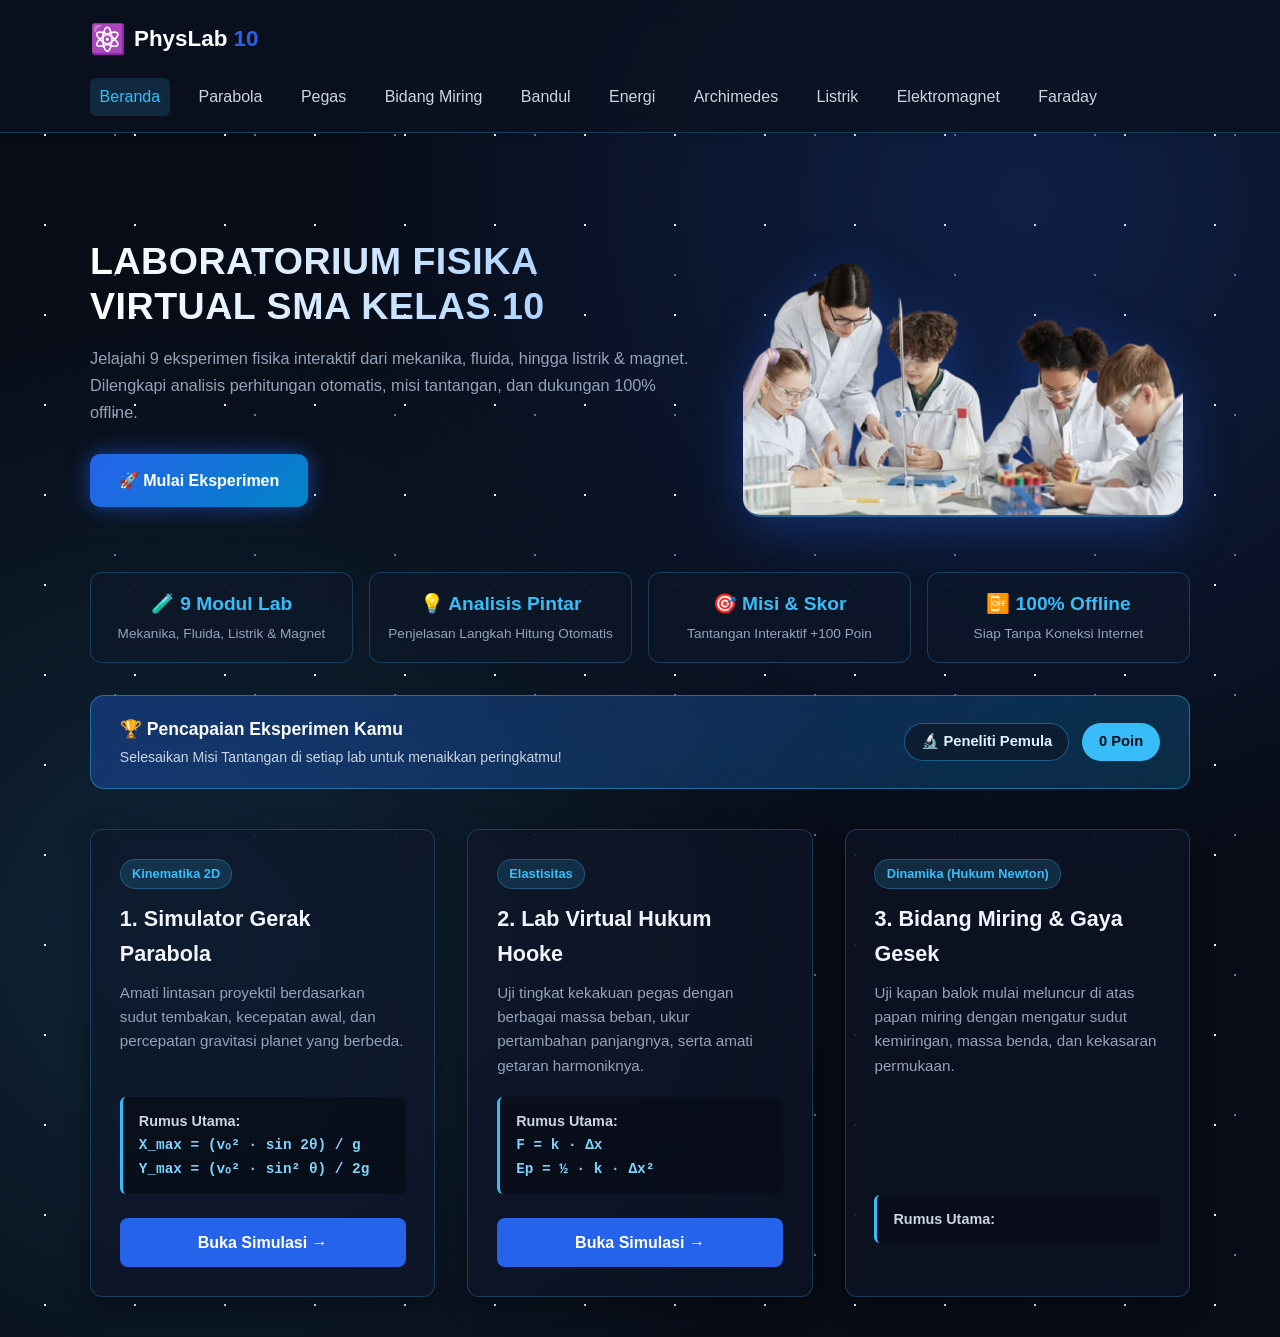
==== commit 7a635c64: "Update index.html" ====
--- a/index.html
+++ b/index.html
@@ -206,7 +206,6 @@
             </div>
         </section>
 
-        <!-- Grid 9 Kartu Modul (3x3 Simetris) -->
         <section id="daftar-modul" class="modules-grid">
             
             <article class="card">
@@ -249,146 +248,4 @@
                 </div>
                 <div>
                     <div class="formula-box">
-            <article class="card">
-                <div>
-                    <div class="card-badge">Dinamika (Hukum Newton)</div>
-                    <h3>3. Bidang Miring & Gaya Gesek</h3>
-                    <p>Uji kapan balok mulai meluncur di atas papan miring dengan mengatur sudut kemiringan, massa benda, dan kekasaran permukaan.</p>
-                </div>
-                <div>
-                    <div class="formula-box">
                         <strong>Rumus Utama:</strong><br>
-                        <code>f_gesek = μ · N</code><br>
-                        <code>a = g · (sin θ - μ · cos θ)</code>
-                    </div>
-                    <a href="bidang-miring.html" class="btn-primary">Buka Simulasi →</a>
-                </div>
-            </article>
-
-            <article class="card">
-                <div>
-                    <div class="card-badge">Getaran Harmonik</div>
-                    <h3>4. Ayunan Bandul Sederhana</h3>
-                    <p>Buktikan pengaruh panjang tali dan gravitasi planet terhadap kecepatan ayunan bandul lengkap dengan stopwatch praktikum.</p>
-                </div>
-                <div>
-                    <div class="formula-box">
-                        <strong>Rumus Utama:</strong><br>
-                        <code>T = 2π · √(L / g)</code><br>
-                        <code>f = 1 / T</code>
-                    </div>
-                    <a href="bandul.html" class="btn-primary">Buka Simulasi →</a>
-                </div>
-            </article>
-
-            <article class="card">
-                <div>
-                    <div class="card-badge">Usaha & Energi</div>
-                    <h3>5. Kekekalan Energi Mekanik</h3>
-                    <p>Amati perubahan Energi Potensial menjadi Energi Kinetik saat kereta meluncur melewati bukit dan lembah lintasan.</p>
-                </div>
-                <div>
-                    <div class="formula-box">
-                        <strong>Rumus Utama:</strong><br>
-                        <code>EM = EP + EK</code><br>
-                        <code>m·g·h + ½·m·v² = Konstan</code>
-                    </div>
-                    <a href="energi.html" class="btn-primary">Buka Simulasi →</a>
-                </div>
-            </article>
-
-            <article class="card">
-                <div>
-                    <div class="card-badge">Fluida Statis</div>
-                    <h3>6. Lab Hukum Archimedes</h3>
-                    <p>Uji fenomena benda terapung, melayang, dan tenggelam dengan mengatur massa jenis benda, volume, serta jenis zat cair.</p>
-                </div>
-                <div>
-                    <div class="formula-box">
-                        <strong>Rumus Utama:</strong><br>
-                        <code>Fa = ρ_cair · g · V_celup</code><br>
-                        <code>w_semu = w_udara - Fa</code>
-                    </div>
-                    <a href="archimedes.html" class="btn-primary">Buka Simulasi →</a>
-                </div>
-            </article>
-
-            <article class="card">
-                <div>
-                    <div class="card-badge">Listrik Dinamis</div>
-                    <h3>7. Hukum Ohm & Rangkaian</h3>
-                    <p>Rakit rangkaian lampu tunggal, seri, dan paralel. Amati aliran muatan listrik, kecerahan lampu, serta efek beban berlebih.</p>
-                </div>
-                <div>
-                    <div class="formula-box">
-                        <strong>Rumus Utama:</strong><br>
-                        <code>I = V / R_total</code><br>
-                        <code>P = V · I = I² · R</code>
-                    </div>
-                    <a href="listrik.html" class="btn-primary">Buka Simulasi →</a>
-                </div>
-            </article>
-
-            <article class="card">
-                <div>
-                    <div class="card-badge">Kemagnetan 1</div>
-                    <h3>8. Lab Virtual Elektromagnet</h3>
-                    <p>Atur jumlah lilitan kawat tembaga dan kuat arus listrik pada paku besi untuk mengangkat klip logam secara magnetis.</p>
-                </div>
-                <div>
-                    <div class="formula-box">
-                        <strong>Rumus Utama:</strong><br>
-                        <code>B = μ₀ · (N · I) / L</code><br>
-                        <code>F_magnet ∝ N · I</code>
-                    </div>
-                    <a href="elektromagnet.html" class="btn-primary">Buka Simulasi →</a>
-                </div>
-            </article>
-
-            <article class="card">
-                <div>
-                    <div class="card-badge">Kemagnetan 2</div>
-                    <h3>9. Induksi Magnet Faraday</h3>
-                    <p>Gerakkan magnet batang keluar-masuk kumparan untuk membangkitkan arus induksi, menyalakan lampu, dan menggerakkan Galvanometer.</p>
-                </div>
-                <div>
-                    <div class="formula-box">
-                        <strong>Rumus Utama:</strong><br>
-                        <code>ε = -N · (ΔΦ / Δt)</code><br>
-                        <code>I_induksi = ε / R</code>
-                    </div>
-                    <a href="faraday.html" class="btn-primary">Buka Simulasi →</a>
-                </div>
-            </article>
-
-        </section>
-    </main>
-
-    <footer>
-        <div class="container">
-            <p>PhysLab 10 • Portal Praktikum Fisika SMA Kelas 10 • Berjalan 100% Offline</p>
-        </div>
-    </footer>
-
-    <script src="lab-tools.js"></script>
-    <script>
-        document.addEventListener('DOMContentLoaded', function() {
-            const score = parseInt(localStorage.getItem('physlab-score') || '0');
-            const homeScore = document.getElementById('home-score');
-            const rankTitle = document.getElementById('rank-title');
-            if (homeScore) homeScore.textContent = score + ' Poin';
-            if (rankTitle) {
-                if (score >= 500) rankTitle.textContent = '👑 Master Fisika';
-                else if (score >= 200) rankTitle.textContent = '🎓 Asisten Laboratorium';
-                else rankTitle.textContent = '🔬 Peneliti Pemula';
-            }
-        });
-
-        if ('serviceWorker' in navigator) {
-            navigator.serviceWorker.register('./sw.js')
-                .catch(function(err) { console.log(err); });
-        }
-    </script>
-
-</body>
-</html>
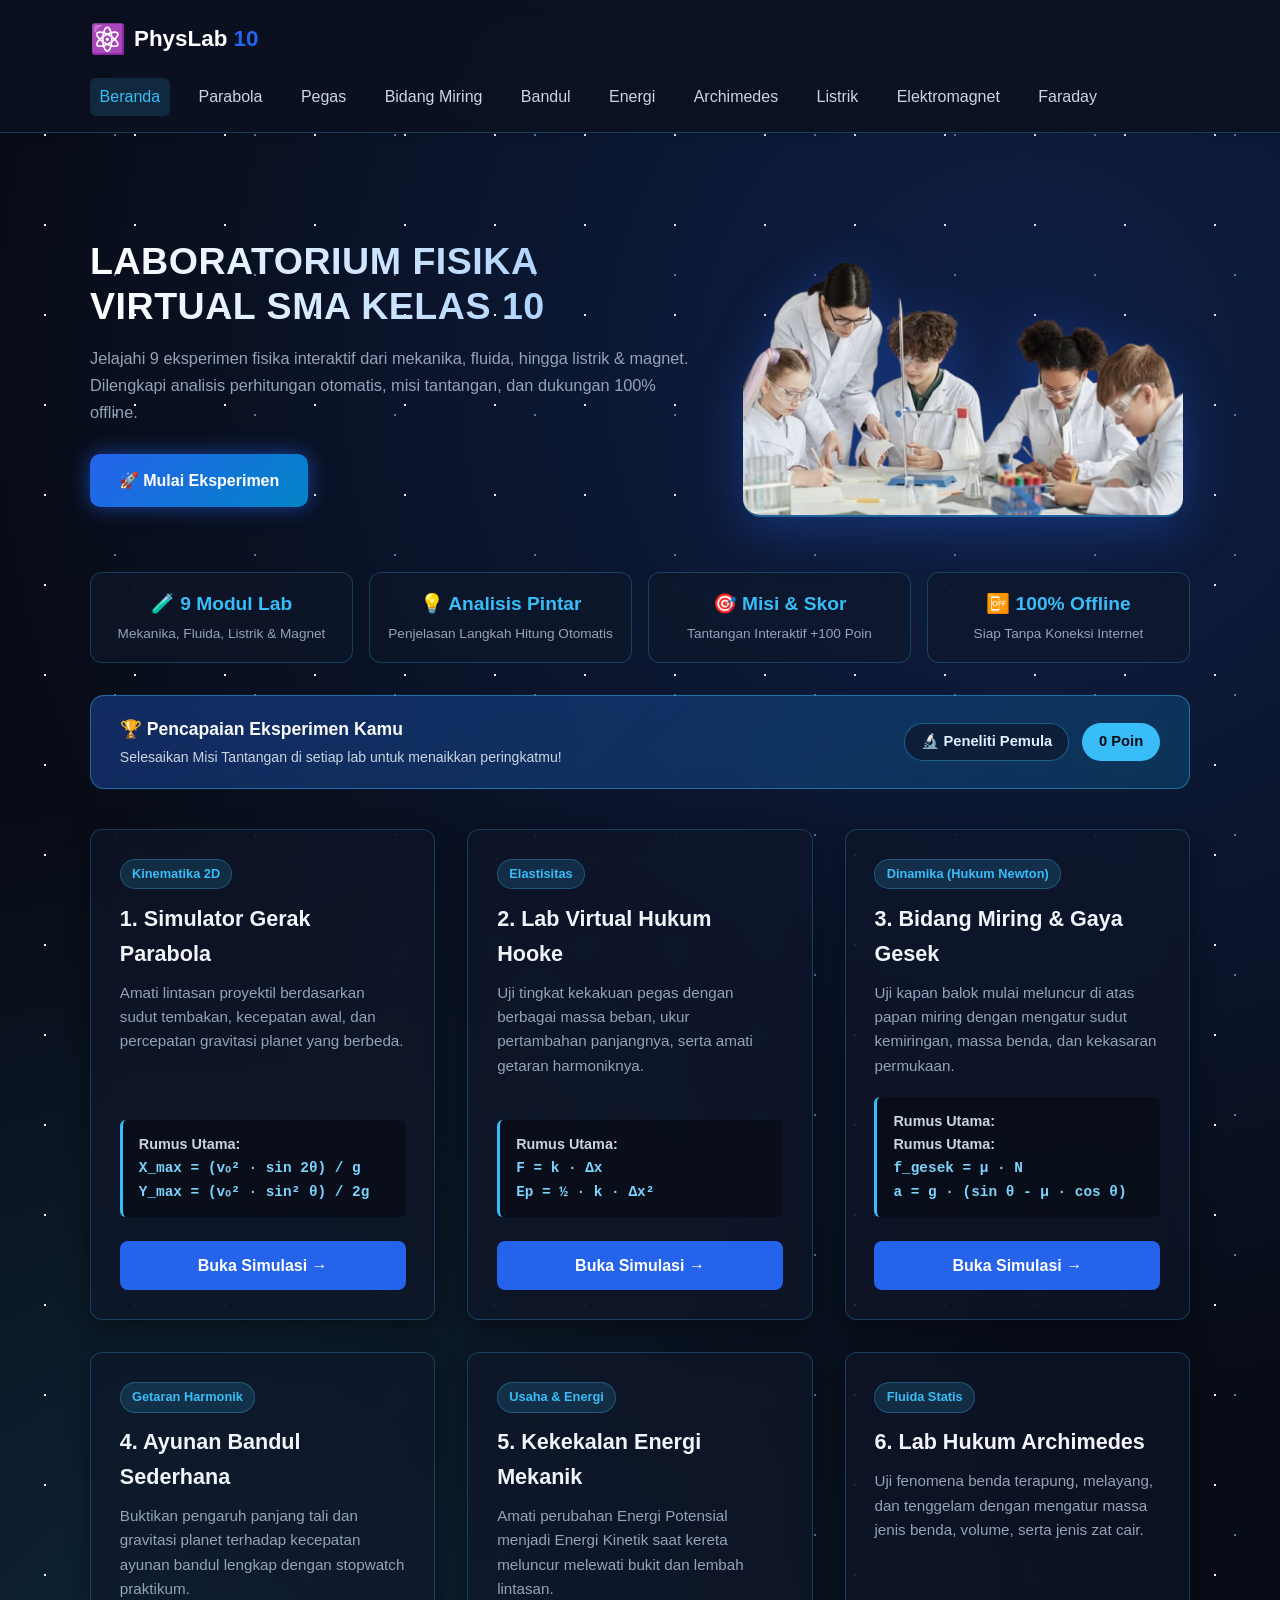
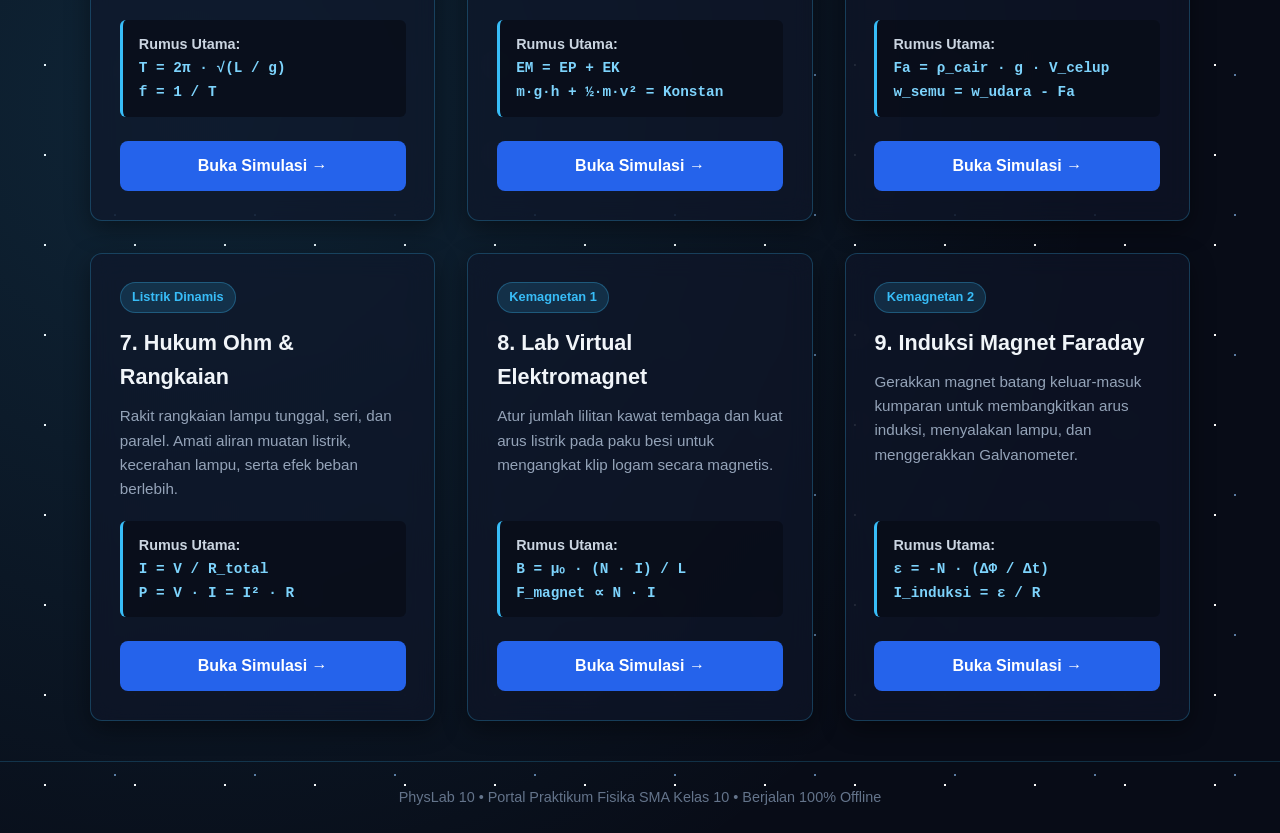
==== commit dfd049b3: "Update index.html" ====
--- a/index.html
+++ b/index.html
@@ -249,3 +249,133 @@
                 <div>
                     <div class="formula-box">
                         <strong>Rumus Utama:</strong><br>
+                        <strong>Rumus Utama:</strong><br>
+                        <code>f_gesek = μ · N</code><br>
+                        <code>a = g · (sin θ - μ · cos θ)</code>
+                    </div>
+                    <a href="bidang-miring.html" class="btn-primary">Buka Simulasi →</a>
+                </div>
+            </article>
+
+            <article class="card">
+                <div>
+                    <div class="card-badge">Getaran Harmonik</div>
+                    <h3>4. Ayunan Bandul Sederhana</h3>
+                    <p>Buktikan pengaruh panjang tali dan gravitasi planet terhadap kecepatan ayunan bandul lengkap dengan stopwatch praktikum.</p>
+                </div>
+                <div>
+                    <div class="formula-box">
+                        <strong>Rumus Utama:</strong><br>
+                        <code>T = 2π · √(L / g)</code><br>
+                        <code>f = 1 / T</code>
+                    </div>
+                    <a href="bandul.html" class="btn-primary">Buka Simulasi →</a>
+                </div>
+            </article>
+
+            <article class="card">
+                <div>
+                    <div class="card-badge">Usaha & Energi</div>
+                    <h3>5. Kekekalan Energi Mekanik</h3>
+                    <p>Amati perubahan Energi Potensial menjadi Energi Kinetik saat kereta meluncur melewati bukit dan lembah lintasan.</p>
+                </div>
+                <div>
+                    <div class="formula-box">
+                        <strong>Rumus Utama:</strong><br>
+                        <code>EM = EP + EK</code><br>
+                        <code>m·g·h + ½·m·v² = Konstan</code>
+                    </div>
+                    <a href="energi.html" class="btn-primary">Buka Simulasi →</a>
+                </div>
+            </article>
+
+            <article class="card">
+                <div>
+                    <div class="card-badge">Fluida Statis</div>
+                    <h3>6. Lab Hukum Archimedes</h3>
+                    <p>Uji fenomena benda terapung, melayang, dan tenggelam dengan mengatur massa jenis benda, volume, serta jenis zat cair.</p>
+                </div>
+                <div>
+                    <div class="formula-box">
+                        <strong>Rumus Utama:</strong><br>
+                        <code>Fa = ρ_cair · g · V_celup</code><br>
+                        <code>w_semu = w_udara - Fa</code>
+                    </div>
+                    <a href="archimedes.html" class="btn-primary">Buka Simulasi →</a>
+                </div>
+            </article>
+
+            <article class="card">
+                <div>
+                    <div class="card-badge">Listrik Dinamis</div>
+                    <h3>7. Hukum Ohm & Rangkaian</h3>
+                    <p>Rakit rangkaian lampu tunggal, seri, dan paralel. Amati aliran muatan listrik, kecerahan lampu, serta efek beban berlebih.</p>
+                </div>
+                <div>
+                    <div class="formula-box">
+                        <strong>Rumus Utama:</strong><br>
+                        <code>I = V / R_total</code><br>
+                        <code>P = V · I = I² · R</code>
+                    </div>
+                    <a href="listrik.html" class="btn-primary">Buka Simulasi →</a>
+                </div>
+            </article>
+
+            <article class="card">
+                <div>
+                    <div class="card-badge">Kemagnetan 1</div>
+                    <h3>8. Lab Virtual Elektromagnet</h3>
+                    <p>Atur jumlah lilitan kawat tembaga dan kuat arus listrik pada paku besi untuk mengangkat klip logam secara magnetis.</p>
+                </div>
+                <div>
+                    <div class="formula-box">
+                        <strong>Rumus Utama:</strong><br>
+                        <code>B = μ₀ · (N · I) / L</code><br>
+                        <code>F_magnet ∝ N · I</code>
+                    </div>
+                    <a href="elektromagnet.html" class="btn-primary">Buka Simulasi →</a>
+                </div>
+            </article>
+
+            <article class="card">
+                <div>
+                    <div class="card-badge">Kemagnetan 2</div>
+                    <h3>9. Induksi Magnet Faraday</h3>
+                    <p>Gerakkan magnet batang keluar-masuk kumparan untuk membangkitkan arus induksi, menyalakan lampu, dan menggerakkan Galvanometer.</p>
+                </div>
+                <div>
+                    <div class="formula-box">
+                        <strong>Rumus Utama:</strong><br>
+                        <code>ε = -N · (ΔΦ / Δt)</code><br>
+                        <code>I_induksi = ε / R</code>
+                    </div>
+                    <a href="faraday.html" class="btn-primary">Buka Simulasi →</a>
+                </div>
+            </article>
+
+        </section>
+    </main>
+
+    <footer>
+        <div class="container">
+            <p>PhysLab 10 • Portal Praktikum Fisika SMA Kelas 10 • Berjalan 100% Offline</p>
+        </div>
+    </footer>
+
+    <script src="lab-tools.js"></script>
+    <script>
+        document.addEventListener('DOMContentLoaded', function() {
+            const score = parseInt(localStorage.getItem('physlab-score') || '0');
+            const homeScore = document.getElementById('home-score');
+            const rankTitle = document.getElementById('rank-title');
+            if (homeScore) homeScore.textContent = score + ' Poin';
+            if (rankTitle) {
+                if (score >= 500) rankTitle.textContent = '👑 Master Fisika';
+                else if (score >= 200) rankTitle.textContent = '🎓 Asisten Laboratorium';
+                else rankTitle.textContent = '🔬 Peneliti Pemula';
+            }
+        });
+    </script>
+
+</body>
+</html>
